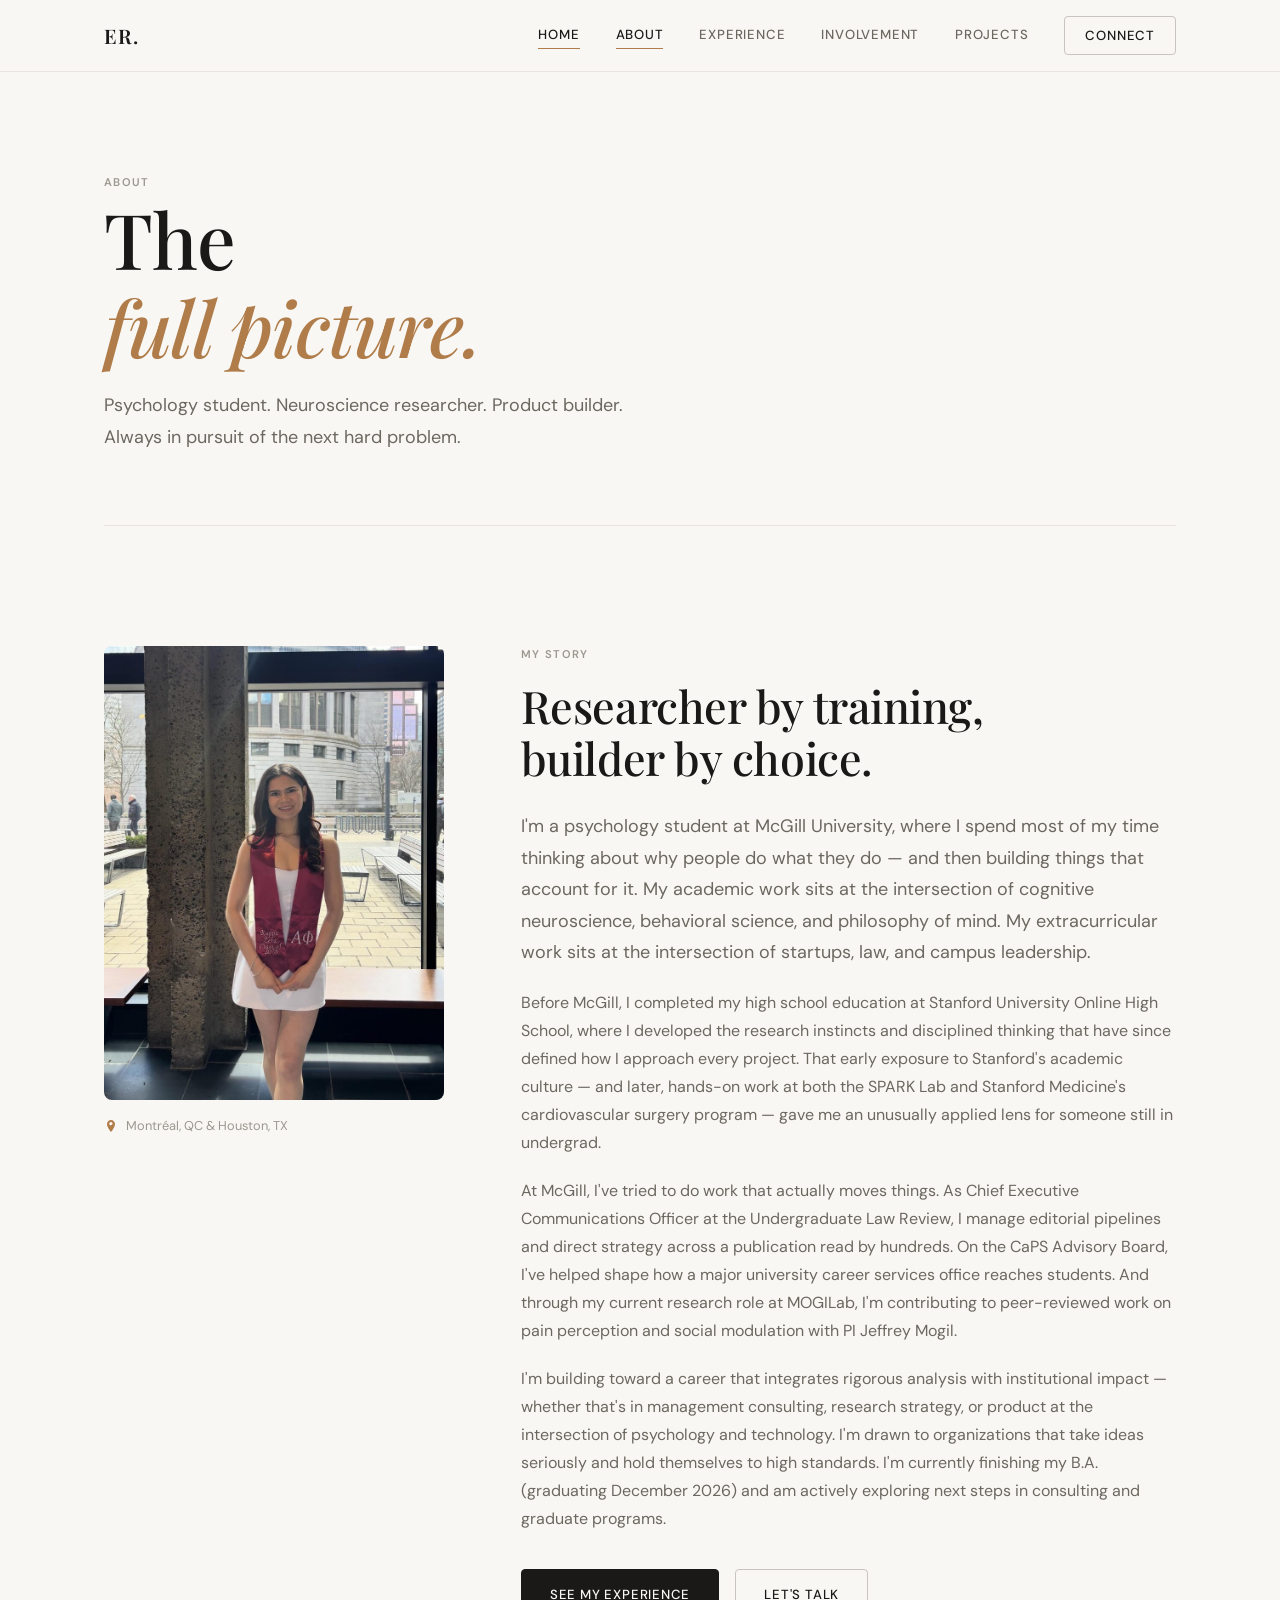
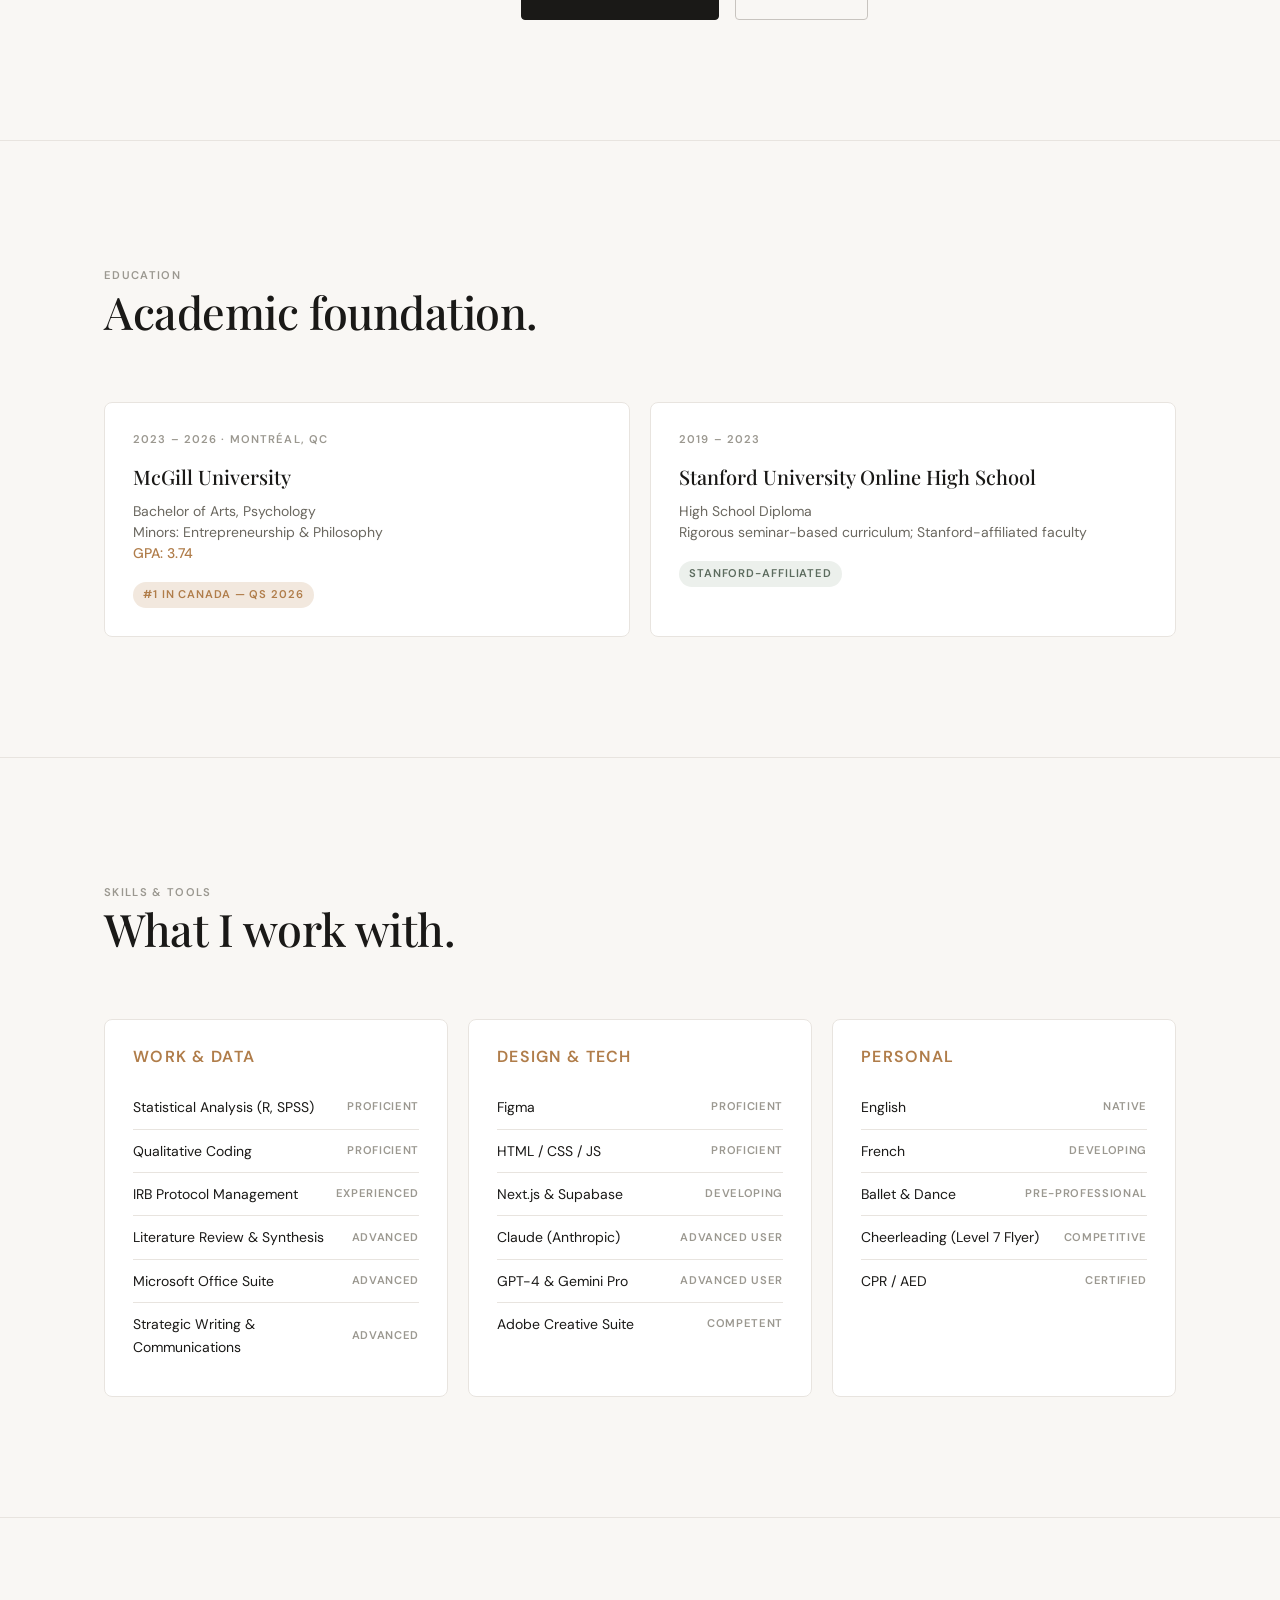
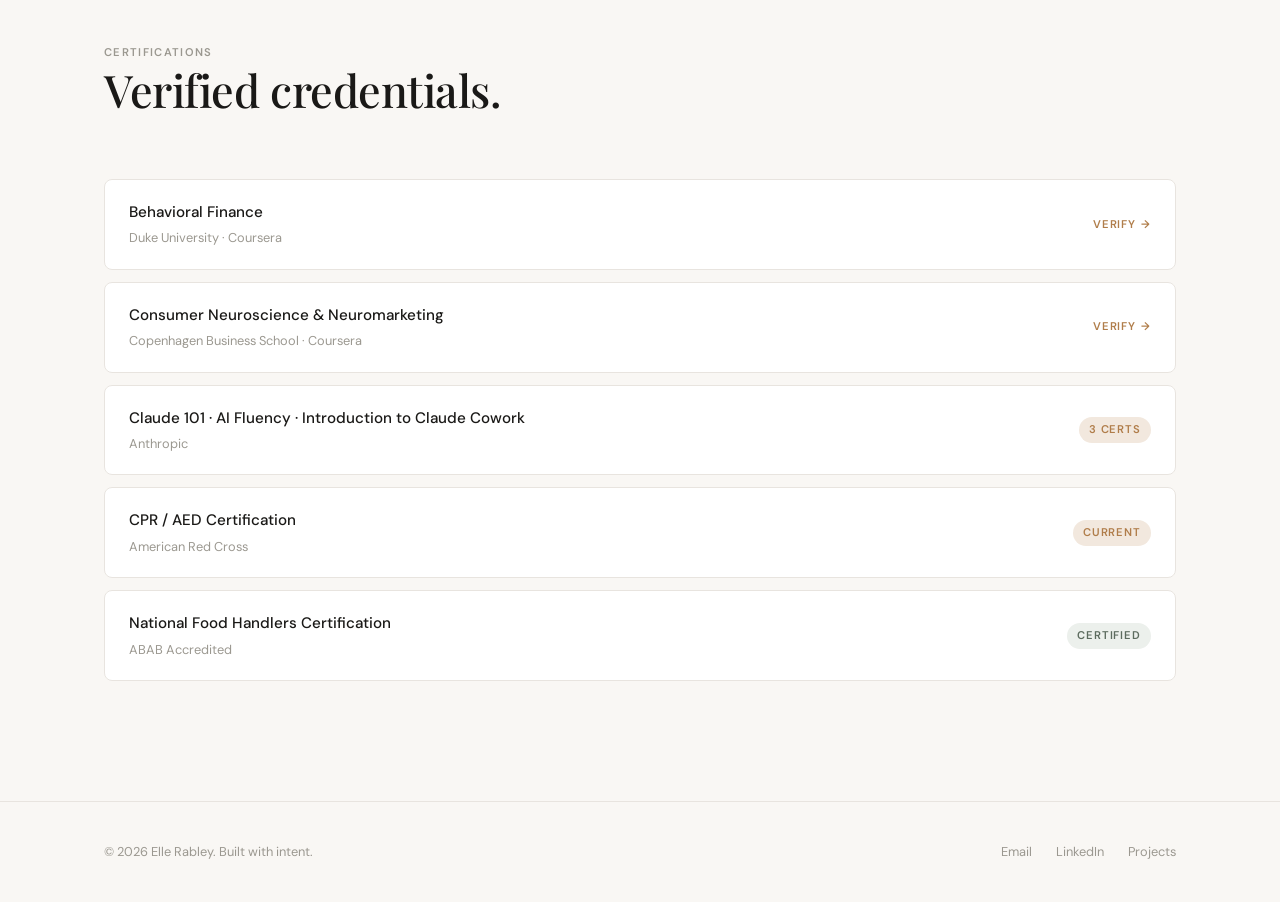
==== about/index.html @ f15139e5 "Add files via upload" ====
<!DOCTYPE html>
<html lang="en">
<head>
  <meta charset="UTF-8" />
  <meta name="viewport" content="width=device-width, initial-scale=1.0" />
  <title>About — Elle Rabley</title>
  <meta name="description" content="About Elle Rabley — McGill University, Psychology, Entrepreneurship, and Philosophy. Researcher, builder, and aspiring strategist." />
  <meta property="og:title"       content="About — Elle Rabley" />
  <meta property="og:description" content="McGill University. B.A. Psychology, Minors in Entrepreneurship & Philosophy. Researcher, builder, strategist." />
  <meta property="og:type"        content="website" />
  <link rel="icon" type="image/svg+xml" href="../assets/favicon.svg" />
  <link rel="stylesheet" href="../assets/style.css" />
  <style>
    /* ── ABOUT-SPECIFIC ── */

    /* Bio section */
    .bio-grid {
      display: grid;
      grid-template-columns: 340px 1fr;
      gap: clamp(48px, 6vw, 80px);
      align-items: start;
    }

    .bio-photo-wrap {
      position: sticky;
      top: calc(var(--nav-h) + 32px);
    }
    .bio-photo {
      width: 100%;
      aspect-ratio: 3/4;
      background: var(--border);
      border-radius: var(--radius-md);
      overflow: hidden;
      position: relative;
    }
    .bio-photo img {
      width: 100%; height: 100%;
      object-fit: cover;
    }
    .bio-photo-placeholder {
      width: 100%; height: 100%;
      display: flex;
      flex-direction: column;
      align-items: center;
      justify-content: center;
      gap: 12px;
      color: var(--text-light);
      background: var(--bg-card);
    }
    .bio-photo-placeholder .initials {
      font-family: var(--serif);
      font-size: 3.5rem;
      font-weight: 400;
      color: var(--accent);
    }
    .bio-photo-placeholder p {
      font-size: 0.75rem;
      letter-spacing: 0.08em;
      text-transform: uppercase;
    }

    .bio-location {
      margin-top: 16px;
      display: flex;
      align-items: center;
      gap: 8px;
      font-size: 0.8rem;
      color: var(--text-light);
    }
    .bio-location svg { color: var(--accent); }

    .bio-text h2 { margin-bottom: 24px; }
    .bio-text p { margin-bottom: 20px; }
    .bio-text p:last-child { margin-bottom: 0; }

    /* Education */
    .edu-grid {
      display: grid;
      grid-template-columns: repeat(2, 1fr);
      gap: 20px;
    }
    .edu-card {
      background: var(--bg-card);
      border: 1px solid var(--border);
      border-radius: var(--radius-md);
      padding: 28px;
      transition: border-color 0.25s var(--ease), transform 0.25s var(--ease);
    }
    .edu-card:hover {
      border-color: var(--accent);
      transform: translateY(-2px);
    }
    .edu-year {
      font-size: 0.7rem;
      font-weight: 600;
      letter-spacing: 0.1em;
      text-transform: uppercase;
      color: var(--text-light);
      margin-bottom: 12px;
    }
    .edu-school {
      font-family: var(--serif);
      font-size: 1.25rem;
      font-weight: 500;
      margin-bottom: 8px;
    }
    .edu-school a { transition: color 0.2s; }
    .edu-school a:hover { color: var(--accent); }
    .edu-degree {
      font-size: 0.875rem;
      color: var(--text-muted);
      line-height: 1.5;
    }
    .edu-badge {
      margin-top: 16px;
    }

    /* Skills */
    .skills-grid {
      display: grid;
      grid-template-columns: repeat(3, 1fr);
      gap: 20px;
    }
    .skills-column {
      background: var(--bg-card);
      border: 1px solid var(--border);
      border-radius: var(--radius-md);
      padding: 28px;
    }
    .skills-column h4 { margin-bottom: 20px; }
    .skill-item {
      display: flex;
      align-items: center;
      justify-content: space-between;
      padding: 10px 0;
      border-bottom: 1px solid var(--border);
      font-size: 0.875rem;
    }
    .skill-item:last-child { border-bottom: none; }
    .skill-name { color: var(--text); font-weight: 400; }
    .skill-level {
      font-size: 0.7rem;
      font-weight: 600;
      letter-spacing: 0.06em;
      text-transform: uppercase;
      color: var(--text-light);
    }

    /* Certifications */
    .cert-list {
      display: flex;
      flex-direction: column;
      gap: 12px;
    }
    .cert-item {
      display: flex;
      align-items: center;
      justify-content: space-between;
      background: var(--bg-card);
      border: 1px solid var(--border);
      border-radius: var(--radius-md);
      padding: 20px 24px;
      transition: border-color 0.2s var(--ease);
      gap: 16px;
    }
    .cert-item:hover { border-color: var(--accent); }
    .cert-left { flex: 1; }
    .cert-title {
      font-size: 0.95rem;
      font-weight: 500;
      color: var(--text);
      margin-bottom: 4px;
    }
    .cert-issuer {
      font-size: 0.8rem;
      color: var(--text-light);
    }
    .cert-verify {
      font-size: 0.7rem;
      font-weight: 600;
      letter-spacing: 0.06em;
      text-transform: uppercase;
      color: var(--accent);
      white-space: nowrap;
      display: flex;
      align-items: center;
      gap: 6px;
      transition: gap 0.2s;
    }
    .cert-verify:hover { gap: 10px; }

    @media (max-width: 900px) {
      .bio-grid { grid-template-columns: 1fr; }
      .bio-photo-wrap { position: static; max-width: 300px; }
      .skills-grid { grid-template-columns: 1fr 1fr; }
      .skills-grid .skills-column:last-child { grid-column: 1 / -1; }
    }
    @media (max-width: 640px) {
      .edu-grid { grid-template-columns: 1fr; }
      .skills-grid { grid-template-columns: 1fr; }
    }
  </style>
</head>
<body>

  <!-- ════ NAV ════ -->
  <nav class="nav">
    <div class="nav-inner">
      <a href="../index.html" class="nav-logo">ER.</a>
      <div class="nav-links">
        <a href="../index.html"              class="nav-link">Home</a>
        <a href="../about/index.html"        class="nav-link">About</a>
        <a href="../experience/index.html"   class="nav-link">Experience</a>
        <a href="../involvement/index.html"  class="nav-link">Involvement</a>
        <a href="../projects/index.html"     class="nav-link">Projects</a>
        <a href="../contact/index.html"      class="nav-link btn btn-outline" style="padding:8px 20px;">Connect</a>
      </div>
      <button class="nav-toggle" id="nav-toggle" aria-label="Menu">
        <span></span><span></span><span></span>
      </button>
    </div>
  </nav>
  <div class="nav-mobile" id="nav-mobile">
    <a href="../index.html"             class="nav-mobile-link">Home</a>
    <a href="../about/index.html"       class="nav-mobile-link">About</a>
    <a href="../experience/index.html"  class="nav-mobile-link">Experience</a>
    <a href="../involvement/index.html" class="nav-mobile-link">Involvement</a>
    <a href="../projects/index.html"    class="nav-mobile-link">Projects</a>
    <a href="../contact/index.html"     class="nav-mobile-link">Connect</a>
  </div>

  <main>

    <!-- ════ PAGE HEADER ════ -->
    <div class="container">
      <div class="page-header reveal">
        <span class="label">About</span>
        <h1>The<br><em class="italic text-accent">full picture.</em></h1>
        <p class="subtitle">Psychology student. Neuroscience researcher. Product builder. Always in pursuit of the next hard problem.</p>
      </div>
    </div>

    <!-- ════ BIO ════ -->
    <section class="section">
      <div class="container">
        <div class="bio-grid">

          <!-- Photo -->
          <div class="bio-photo-wrap reveal">
            <div class="bio-photo">
              <img src="../assets/headshot.jpg" alt="Elle Rabley" />
            </div>
            <div class="bio-location">
              <svg width="14" height="14" viewBox="0 0 14 14" fill="none">
                <path d="M7 1C4.79 1 3 2.79 3 5c0 3.5 4 8 4 8s4-4.5 4-8c0-2.21-1.79-4-4-4zm0 5.5A1.5 1.5 0 1 1 7 3a1.5 1.5 0 0 1 0 3z" fill="currentColor"/>
              </svg>
              Montréal, QC &amp; Houston, TX
            </div>
          </div>

          <!-- Bio text -->
          <div class="bio-text reveal reveal-delay-1">
            <span class="label" style="display:block;margin-bottom:16px;">My Story</span>
            <h2 style="margin-bottom:28px;">Researcher by training,<br>builder by choice.</h2>

            <p class="large">I'm a psychology student at McGill University, where I spend most of my time thinking about why people do what they do — and then building things that account for it. My academic work sits at the intersection of cognitive neuroscience, behavioral science, and philosophy of mind. My extracurricular work sits at the intersection of startups, law, and campus leadership.</p>

            <p>Before McGill, I completed my high school education at Stanford University Online High School, where I developed the research instincts and disciplined thinking that have since defined how I approach every project. That early exposure to Stanford's academic culture — and later, hands-on work at both the SPARK Lab and Stanford Medicine's cardiovascular surgery program — gave me an unusually applied lens for someone still in undergrad.</p>

            <p>At McGill, I've tried to do work that actually moves things. As Chief Executive Communications Officer at the Undergraduate Law Review, I manage editorial pipelines and direct strategy across a publication read by hundreds. On the CaPS Advisory Board, I've helped shape how a major university career services office reaches students. And through my current research role at MOGILab, I'm contributing to peer-reviewed work on pain perception and social modulation with PI Jeffrey Mogil.</p>

            <p>I'm building toward a career that integrates rigorous analysis with institutional impact — whether that's in management consulting, research strategy, or product at the intersection of psychology and technology. I'm drawn to organizations that take ideas seriously and hold themselves to high standards. I'm currently finishing my B.A. (graduating December 2026) and am actively exploring next steps in consulting and graduate programs.</p>

            <div style="margin-top:36px; display:flex; gap:16px; flex-wrap:wrap;">
              <a href="../experience/index.html" class="btn btn-primary">See My Experience</a>
              <a href="../contact/index.html"    class="btn btn-outline">Let's Talk</a>
            </div>
          </div>

        </div>
      </div>
    </section>

    <div class="divider"></div>

    <!-- ════ EDUCATION ════ -->
    <section class="section">
      <div class="container">
        <div class="section-header reveal">
          <span class="label">Education</span>
          <h2>Academic foundation.</h2>
        </div>

        <div class="edu-grid reveal reveal-delay-1">
          <div class="edu-card">
            <div class="edu-year">2023 – 2026 · Montréal, QC</div>
            <div class="edu-school">
              <a href="https://reporter.mcgill.ca/mcgill-no-1-in-canada-in-2026-qs-world-university-rankings/" target="_blank" rel="noopener">
                McGill University
              </a>
            </div>
            <div class="edu-degree">
              Bachelor of Arts, Psychology<br>
              Minors: Entrepreneurship &amp; Philosophy<br>
              <span style="color:var(--accent);font-weight:500;">GPA: 3.74</span>
            </div>
            <div class="edu-badge">
              <span class="badge badge-accent">#1 in Canada — QS 2026</span>
            </div>
          </div>

          <div class="edu-card">
            <div class="edu-year">2019 – 2023</div>
            <div class="edu-school">
              <a href="https://onlinehighschool.stanford.edu/" target="_blank" rel="noopener">
                Stanford University Online High School
              </a>
            </div>
            <div class="edu-degree">
              High School Diploma<br>
              Rigorous seminar-based curriculum; Stanford-affiliated faculty
            </div>
            <div class="edu-badge">
              <span class="badge badge-sage">Stanford-Affiliated</span>
            </div>
          </div>
        </div>
      </div>
    </section>

    <div class="divider"></div>

    <!-- ════ SKILLS ════ -->
    <section class="section">
      <div class="container">
        <div class="section-header reveal">
          <span class="label">Skills &amp; Tools</span>
          <h2>What I work with.</h2>
        </div>

        <div class="skills-grid reveal reveal-delay-1">

          <div class="skills-column">
            <h4>Work &amp; Data</h4>
            <div class="skill-item">
              <span class="skill-name">Statistical Analysis (R, SPSS)</span>
              <span class="skill-level">Proficient</span>
            </div>
            <div class="skill-item">
              <span class="skill-name">Qualitative Coding</span>
              <span class="skill-level">Proficient</span>
            </div>
            <div class="skill-item">
              <span class="skill-name">IRB Protocol Management</span>
              <span class="skill-level">Experienced</span>
            </div>
            <div class="skill-item">
              <span class="skill-name">Literature Review &amp; Synthesis</span>
              <span class="skill-level">Advanced</span>
            </div>
            <div class="skill-item">
              <span class="skill-name">Microsoft Office Suite</span>
              <span class="skill-level">Advanced</span>
            </div>
            <div class="skill-item">
              <span class="skill-name">Strategic Writing &amp; Communications</span>
              <span class="skill-level">Advanced</span>
            </div>
          </div>

          <div class="skills-column">
            <h4>Design &amp; Tech</h4>
            <div class="skill-item">
              <span class="skill-name">Figma</span>
              <span class="skill-level">Proficient</span>
            </div>
            <div class="skill-item">
              <span class="skill-name">HTML / CSS / JS</span>
              <span class="skill-level">Proficient</span>
            </div>
            <div class="skill-item">
              <span class="skill-name">Next.js &amp; Supabase</span>
              <span class="skill-level">Developing</span>
            </div>
            <div class="skill-item">
              <span class="skill-name">Claude (Anthropic)</span>
              <span class="skill-level">Advanced User</span>
            </div>
            <div class="skill-item">
              <span class="skill-name">GPT-4 &amp; Gemini Pro</span>
              <span class="skill-level">Advanced User</span>
            </div>
            <div class="skill-item">
              <span class="skill-name">Adobe Creative Suite</span>
              <span class="skill-level">Competent</span>
            </div>
          </div>

          <div class="skills-column">
            <h4>Personal</h4>
            <div class="skill-item">
              <span class="skill-name">English</span>
              <span class="skill-level">Native</span>
            </div>
            <div class="skill-item">
              <span class="skill-name">French</span>
              <span class="skill-level">Developing</span>
            </div>
            <div class="skill-item">
              <span class="skill-name">Ballet &amp; Dance</span>
              <span class="skill-level">Pre-Professional</span>
            </div>
            <div class="skill-item">
              <span class="skill-name">Cheerleading (Level 7 Flyer)</span>
              <span class="skill-level">Competitive</span>
            </div>
            <div class="skill-item">
              <span class="skill-name">CPR / AED</span>
              <span class="skill-level">Certified</span>
            </div>
          </div>

        </div>
      </div>
    </section>

    <div class="divider"></div>

    <!-- ════ CERTIFICATIONS ════ -->
    <section class="section">
      <div class="container">
        <div class="section-header reveal">
          <span class="label">Certifications</span>
          <h2>Verified credentials.</h2>
        </div>

        <div class="cert-list reveal reveal-delay-1">
          <div class="cert-item">
            <div class="cert-left">
              <div class="cert-title">Behavioral Finance</div>
              <div class="cert-issuer">Duke University · Coursera</div>
            </div>
            <a href="https://www.coursera.org/account/accomplishments/verify/L53BWMN5ZQQB"
               target="_blank" rel="noopener" class="cert-verify">
              Verify <span>→</span>
            </a>
          </div>
          <div class="cert-item">
            <div class="cert-left">
              <div class="cert-title">Consumer Neuroscience &amp; Neuromarketing</div>
              <div class="cert-issuer">Copenhagen Business School · Coursera</div>
            </div>
            <a href="https://www.coursera.org/account/accomplishments/verify/C8MJA723R33F"
               target="_blank" rel="noopener" class="cert-verify">
              Verify <span>→</span>
            </a>
          </div>
          <div class="cert-item">
            <div class="cert-left">
              <div class="cert-title">Claude 101 · AI Fluency · Introduction to Claude Cowork</div>
              <div class="cert-issuer">Anthropic</div>
            </div>
            <span class="badge badge-accent">3 Certs</span>
          </div>
          <div class="cert-item">
            <div class="cert-left">
              <div class="cert-title">CPR / AED Certification</div>
              <div class="cert-issuer">American Red Cross</div>
            </div>
            <span class="badge badge-accent">Current</span>
          </div>
          <div class="cert-item">
            <div class="cert-left">
              <div class="cert-title">National Food Handlers Certification</div>
              <div class="cert-issuer">ABAB Accredited</div>
            </div>
            <span class="badge badge-sage">Certified</span>
          </div>
        </div>
      </div>
    </section>

  </main>

  <!-- ════ FOOTER ════ -->
  <footer>
    <div class="container">
      <div class="footer-inner">
        <span class="footer-copy">© 2026 Elle Rabley. Built with intent.</span>
        <div class="footer-links">
          <a href="mailto:elle.elisha.rabley@gmail.com" class="footer-link">Email</a>
          <a href="https://www.linkedin.com/in/elisha-elle-rabley-b92aa0346" class="footer-link" target="_blank" rel="noopener">LinkedIn</a>
          <a href="../projects/index.html" class="footer-link">Projects</a>
        </div>
      </div>
    </div>
  </footer>

  <script src="../assets/main.js"></script>
</body>
</html>
---- assets/style.css ----
/* ==========================================
   ELLE RABLEY — PORTFOLIO DESIGN SYSTEM
   ========================================== */

@import url('https://fonts.googleapis.com/css2?family=Playfair+Display:ital,wght@0,400;0,500;0,600;0,700;1,400;1,500&family=DM+Sans:ital,wght@0,300;0,400;0,500;0,600;1,300;1,400&display=swap');

/* === TOKENS === */
:root {
  --bg:           #F9F7F4;
  --bg-card:      #FFFFFF;
  --text:         #1A1917;
  --text-muted:   #6B6860;
  --text-light:   #9B9890;
  --accent:       #B07D4A;
  --accent-light: #D4A574;
  --accent-pale:  #F2E8DE;
  --sage:         #5C6B5E;
  --sage-pale:    #ECF0EC;
  --border:       #E8E4DF;
  --border-dark:  #C8C4BF;

  --serif:        'Playfair Display', Georgia, serif;
  --sans:         'DM Sans', system-ui, sans-serif;

  --nav-h:        72px;
  --max-w:        1200px;
  --gutter:       clamp(24px, 5vw, 80px);
  --section-py:   clamp(64px, 10vw, 120px);

  --radius:       4px;
  --radius-md:    8px;
  --ease:         cubic-bezier(0.16, 1, 0.3, 1);
}

/* === RESET === */
*, *::before, *::after { box-sizing: border-box; margin: 0; padding: 0; }
html { scroll-behavior: smooth; font-size: 16px; -webkit-font-smoothing: antialiased; }
body {
  font-family: var(--sans);
  background: var(--bg);
  color: var(--text);
  line-height: 1.6;
  min-height: 100vh;
  overflow-x: hidden;
}
img { display: block; max-width: 100%; height: auto; }
a { color: inherit; text-decoration: none; }
ul, ol { list-style: none; }
button { cursor: pointer; font-family: var(--sans); border: none; background: none; }

/* === TYPOGRAPHY === */
.serif { font-family: var(--serif); }

h1, h2, h3, h4 { font-family: var(--serif); line-height: 1.15; letter-spacing: -0.01em; font-weight: 500; }
h1 { font-size: clamp(2.8rem, 6vw, 5rem); }
h2 { font-size: clamp(1.8rem, 3.5vw, 2.8rem); }
h3 { font-size: clamp(1.2rem, 2vw, 1.5rem); }
h4 { font-size: 1rem; font-family: var(--sans); font-weight: 600; letter-spacing: 0.08em; text-transform: uppercase; color: var(--accent); }

p { font-size: 1rem; line-height: 1.75; color: var(--text-muted); }
p.large { font-size: clamp(1rem, 1.5vw, 1.125rem); }

.label {
  font-family: var(--sans);
  font-size: 0.7rem;
  font-weight: 600;
  letter-spacing: 0.12em;
  text-transform: uppercase;
  color: var(--text-light);
}

/* === LAYOUT === */
.container {
  width: 100%;
  max-width: var(--max-w);
  margin: 0 auto;
  padding: 0 var(--gutter);
}

.section {
  padding: var(--section-py) 0;
}

/* === NAVIGATION === */
.nav {
  position: fixed;
  top: 0; left: 0; right: 0;
  height: var(--nav-h);
  background: rgba(249, 247, 244, 0.92);
  backdrop-filter: blur(12px);
  -webkit-backdrop-filter: blur(12px);
  border-bottom: 1px solid var(--border);
  z-index: 100;
  transition: border-color 0.3s var(--ease), background 0.3s var(--ease);
}

.nav-inner {
  display: flex;
  align-items: center;
  justify-content: space-between;
  height: 100%;
  max-width: var(--max-w);
  margin: 0 auto;
  padding: 0 var(--gutter);
}

.nav-logo {
  font-family: var(--serif);
  font-size: 1.25rem;
  font-weight: 600;
  letter-spacing: 0.04em;
  color: var(--text);
  transition: color 0.2s;
}
.nav-logo:hover { color: var(--accent); }

.nav-links {
  display: flex;
  align-items: center;
  gap: 36px;
}

.nav-link {
  font-size: 0.825rem;
  font-weight: 500;
  letter-spacing: 0.06em;
  text-transform: uppercase;
  color: var(--text-muted);
  position: relative;
  transition: color 0.2s var(--ease);
  padding-bottom: 2px;
}
.nav-link::after {
  content: '';
  position: absolute;
  bottom: -2px; left: 0;
  width: 0; height: 1px;
  background: var(--accent);
  transition: width 0.3s var(--ease);
}
.nav-link:hover,
.nav-link.active { color: var(--text); }
.nav-link:hover::after,
.nav-link.active::after { width: 100%; }

/* Mobile hamburger */
.nav-toggle {
  display: none;
  flex-direction: column;
  gap: 5px;
  width: 24px;
  cursor: pointer;
  padding: 4px 0;
}
.nav-toggle span {
  display: block;
  height: 1.5px;
  width: 100%;
  background: var(--text);
  transition: all 0.3s var(--ease);
  transform-origin: center;
}
.nav-toggle.open span:nth-child(1) { transform: translateY(6.5px) rotate(45deg); }
.nav-toggle.open span:nth-child(2) { opacity: 0; }
.nav-toggle.open span:nth-child(3) { transform: translateY(-6.5px) rotate(-45deg); }

.nav-mobile {
  display: none;
  position: fixed;
  top: var(--nav-h); left: 0; right: 0;
  background: var(--bg);
  border-bottom: 1px solid var(--border);
  padding: 24px var(--gutter) 32px;
  z-index: 99;
  flex-direction: column;
  gap: 0;
}
.nav-mobile.open { display: flex; }
.nav-mobile-link {
  font-size: 1.1rem;
  font-weight: 400;
  color: var(--text-muted);
  padding: 14px 0;
  border-bottom: 1px solid var(--border);
  transition: color 0.2s;
  display: block;
}
.nav-mobile-link:last-child { border-bottom: none; }
.nav-mobile-link:hover { color: var(--text); }

/* Main content offset */
main { padding-top: var(--nav-h); }

/* === BUTTONS === */
.btn {
  display: inline-flex;
  align-items: center;
  gap: 8px;
  font-family: var(--sans);
  font-size: 0.825rem;
  font-weight: 500;
  letter-spacing: 0.06em;
  text-transform: uppercase;
  padding: 14px 28px;
  border: 1.5px solid;
  border-radius: var(--radius);
  transition: all 0.25s var(--ease);
  cursor: pointer;
}

.btn-primary {
  background: var(--text);
  color: var(--bg);
  border-color: var(--text);
}
.btn-primary:hover {
  background: var(--accent);
  border-color: var(--accent);
  transform: translateY(-1px);
}

.btn-outline {
  background: transparent;
  color: var(--text);
  border-color: var(--border-dark);
}
.btn-outline:hover {
  border-color: var(--accent);
  color: var(--accent);
  transform: translateY(-1px);
}

.btn-ghost {
  background: transparent;
  color: var(--accent);
  border-color: transparent;
  padding-left: 0;
  letter-spacing: 0.04em;
}
.btn-ghost:hover { color: var(--text); }
.btn-ghost svg { transition: transform 0.2s var(--ease); }
.btn-ghost:hover svg { transform: translateX(4px); }

/* === CARDS === */
.card {
  background: var(--bg-card);
  border: 1px solid var(--border);
  border-radius: var(--radius-md);
  padding: 32px;
  transition: transform 0.25s var(--ease), border-color 0.25s var(--ease);
}
.card:hover {
  transform: translateY(-3px);
  border-color: var(--border-dark);
}

/* === DIVIDER === */
.divider {
  height: 1px;
  background: var(--border);
  margin: 0;
}

/* === BADGE === */
.badge {
  display: inline-flex;
  align-items: center;
  gap: 6px;
  font-size: 0.7rem;
  font-weight: 600;
  letter-spacing: 0.08em;
  text-transform: uppercase;
  padding: 4px 10px;
  border-radius: 100px;
}
.badge-accent { background: var(--accent-pale); color: var(--accent); }
.badge-sage   { background: var(--sage-pale);   color: var(--sage);   }
.badge-dark   { background: var(--text);         color: var(--bg);     }

/* === PAGE HEADER === */
.page-header {
  padding: clamp(48px, 8vw, 96px) 0 clamp(40px, 6vw, 72px);
  border-bottom: 1px solid var(--border);
}
.page-header .label { margin-bottom: 16px; }
.page-header h1 { margin-bottom: 20px; }
.page-header .subtitle {
  max-width: 520px;
  font-size: clamp(1rem, 1.5vw, 1.125rem);
  color: var(--text-muted);
}

/* === SECTION HEADER === */
.section-header {
  margin-bottom: clamp(40px, 6vw, 64px);
}
.section-header .label { margin-bottom: 12px; }
.section-header h2 { margin-bottom: 16px; }
.section-header p { max-width: 480px; }

/* === FOOTER === */
footer {
  border-top: 1px solid var(--border);
  padding: 40px 0;
}
.footer-inner {
  display: flex;
  align-items: center;
  justify-content: space-between;
  gap: 24px;
  flex-wrap: wrap;
}
.footer-copy {
  font-size: 0.8rem;
  color: var(--text-light);
}
.footer-links {
  display: flex;
  gap: 24px;
}
.footer-link {
  font-size: 0.8rem;
  color: var(--text-light);
  transition: color 0.2s;
}
.footer-link:hover { color: var(--accent); }

/* === ANIMATIONS === */
@keyframes fadeUp {
  from { opacity: 0; transform: translateY(20px); }
  to   { opacity: 1; transform: translateY(0); }
}
@keyframes fadeIn {
  from { opacity: 0; }
  to   { opacity: 1; }
}

.animate-fade-up {
  animation: fadeUp 0.8s var(--ease) both;
}
.animate-fade-in {
  animation: fadeIn 0.6s ease both;
}
.delay-1 { animation-delay: 0.1s; }
.delay-2 { animation-delay: 0.2s; }
.delay-3 { animation-delay: 0.35s; }
.delay-4 { animation-delay: 0.5s; }
.delay-5 { animation-delay: 0.65s; }

/* Scroll-triggered reveal */
.reveal {
  opacity: 0;
  transform: translateY(24px);
  transition: opacity 0.7s var(--ease), transform 0.7s var(--ease);
}
.reveal.visible {
  opacity: 1;
  transform: translateY(0);
}
.reveal-delay-1 { transition-delay: 0.1s; }
.reveal-delay-2 { transition-delay: 0.2s; }
.reveal-delay-3 { transition-delay: 0.3s; }
.reveal-delay-4 { transition-delay: 0.4s; }

/* === UTILITIES === */
.text-accent { color: var(--accent); }
.text-muted  { color: var(--text-muted); }
.text-light  { color: var(--text-light); }
.italic      { font-style: italic; }
.weight-400  { font-weight: 400; }
.weight-500  { font-weight: 500; }

/* === RESPONSIVE === */
@media (max-width: 768px) {
  .nav-links { display: none; }
  .nav-toggle { display: flex; }

  .footer-inner { flex-direction: column; align-items: flex-start; gap: 16px; }
}

@media (max-width: 480px) {
  :root { --gutter: 20px; }
}
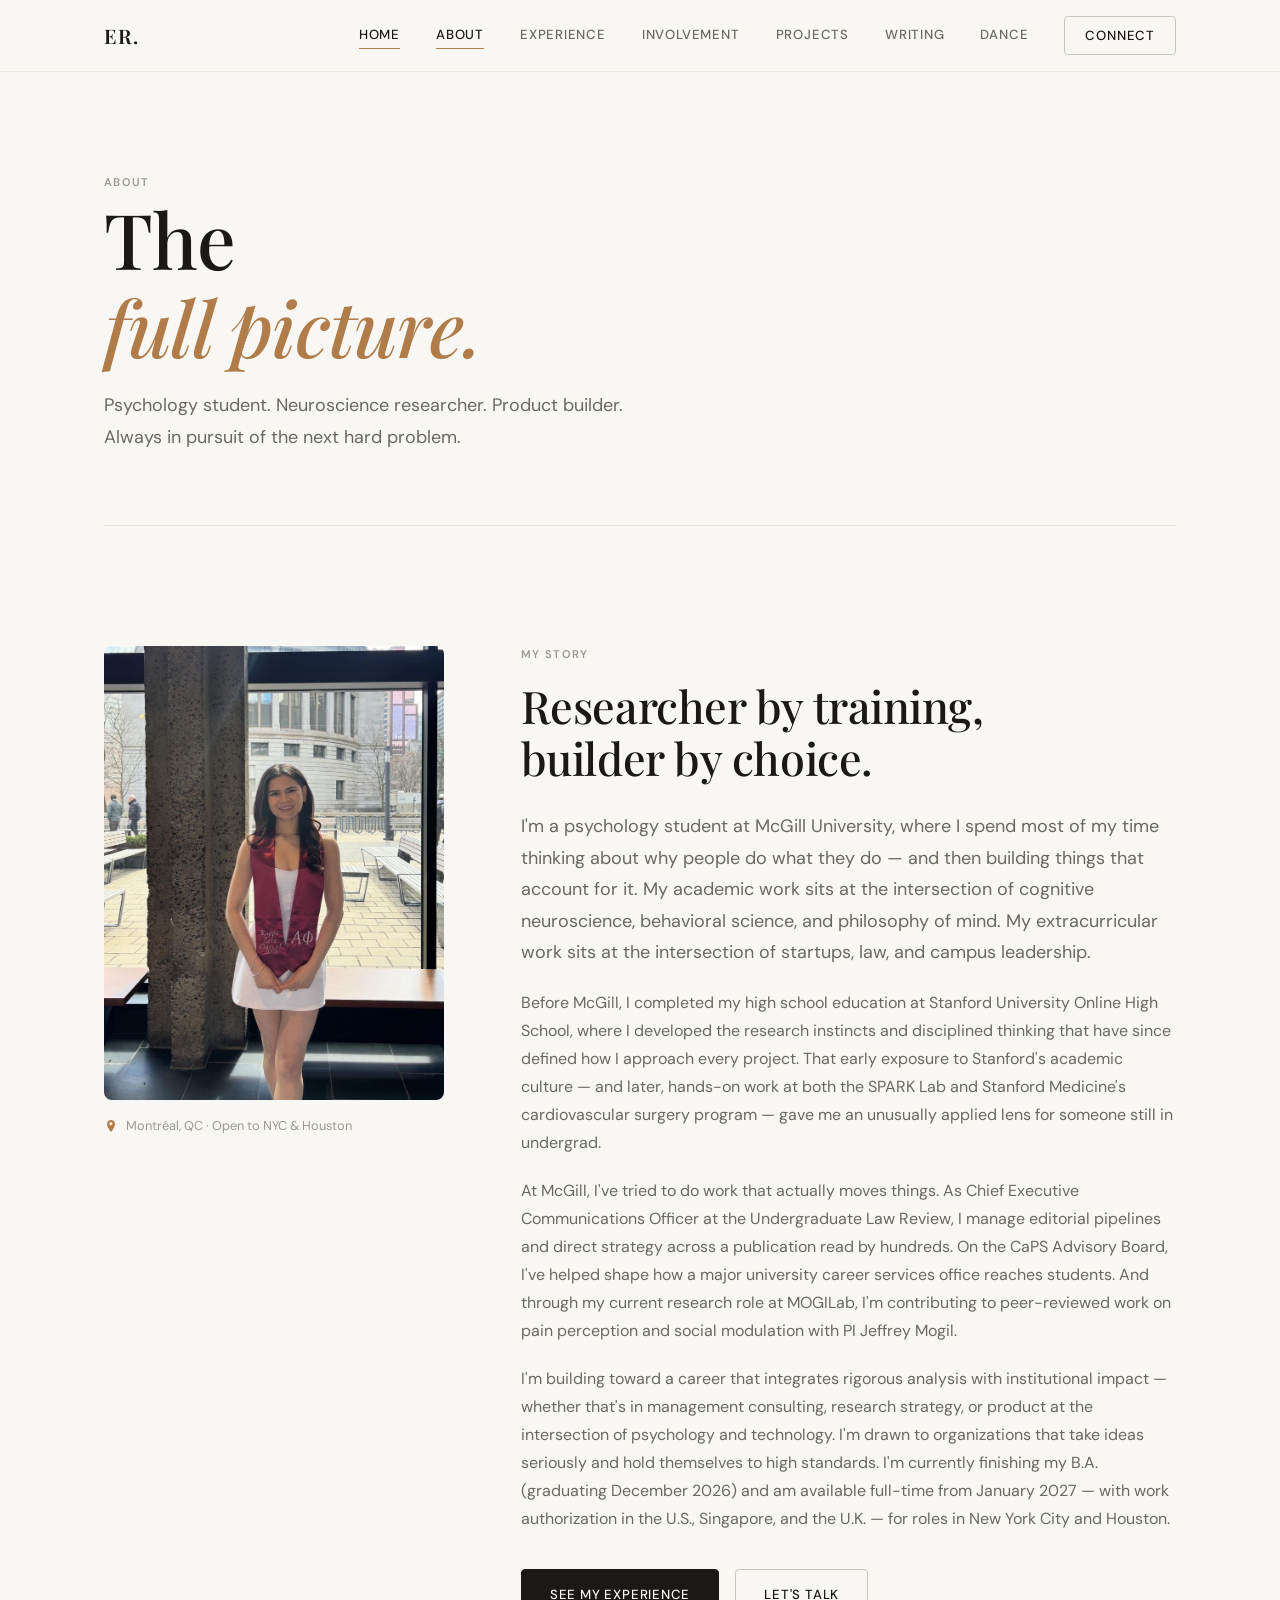
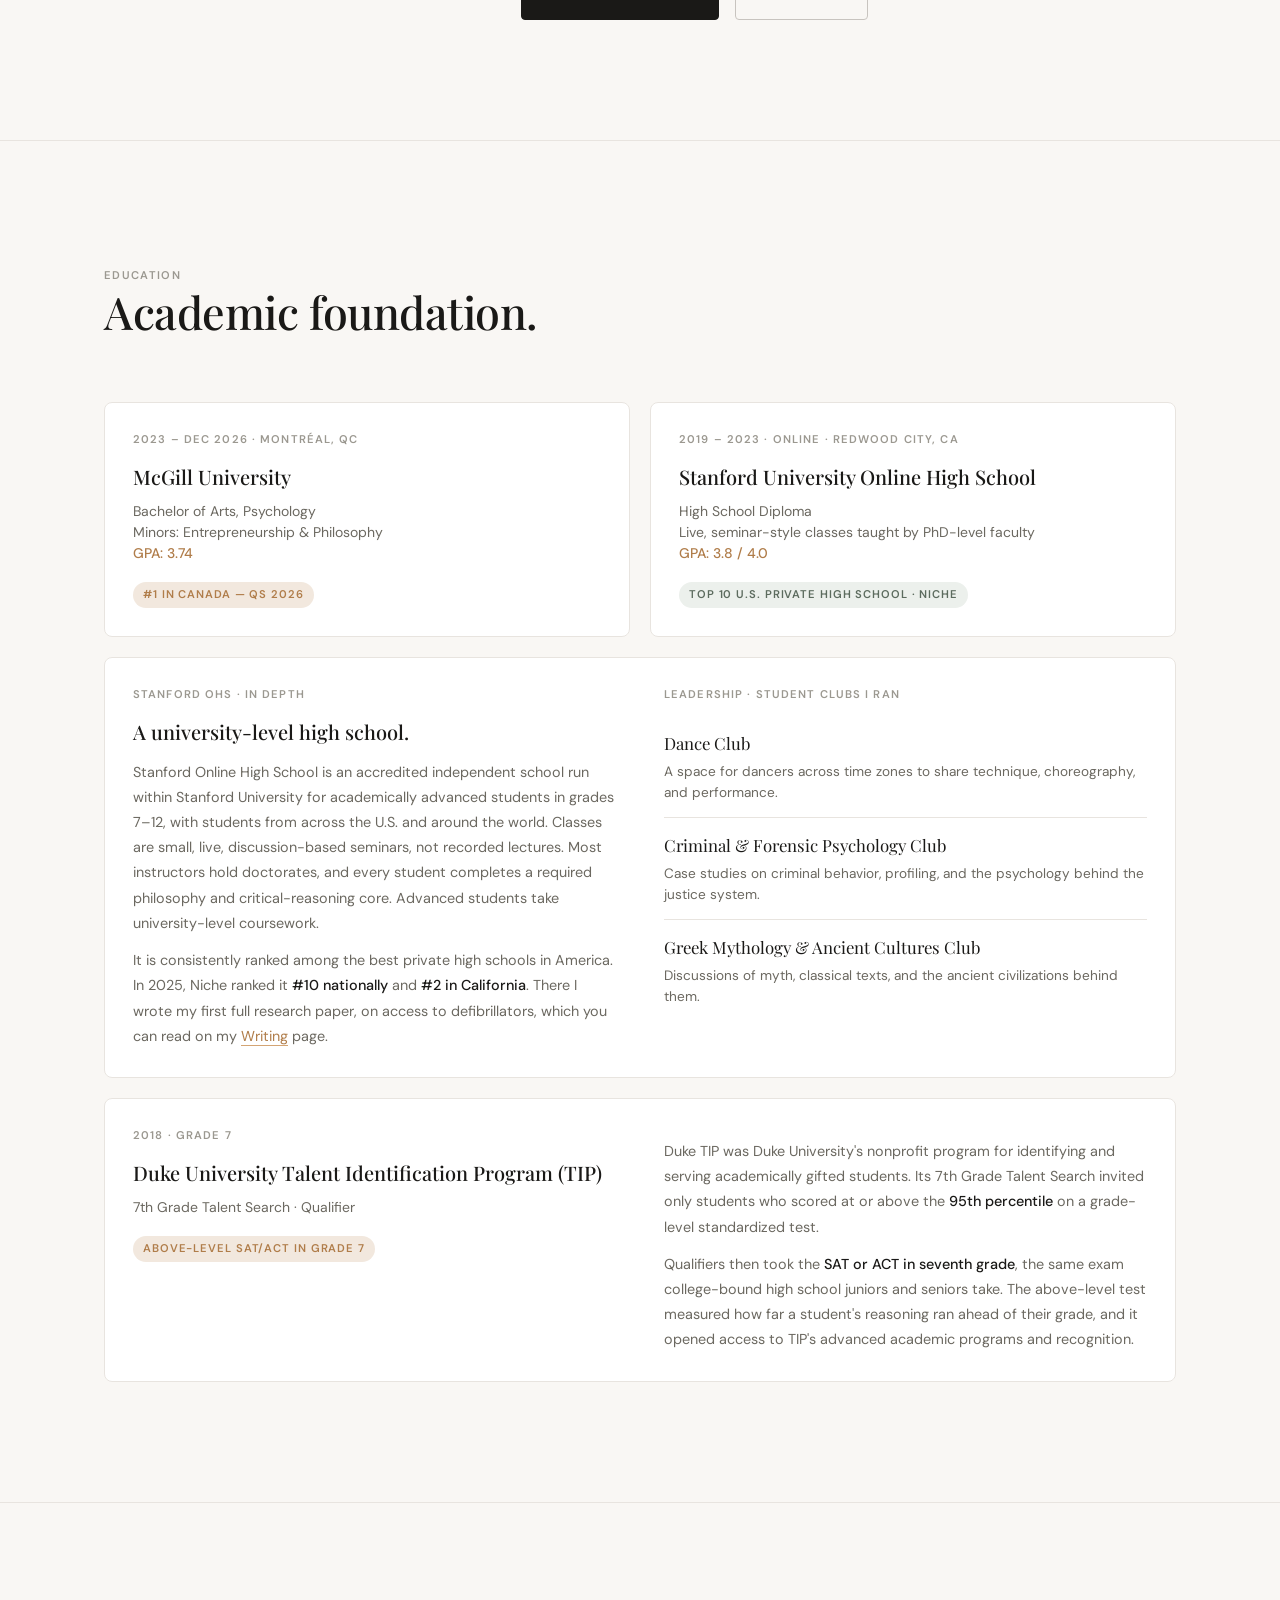
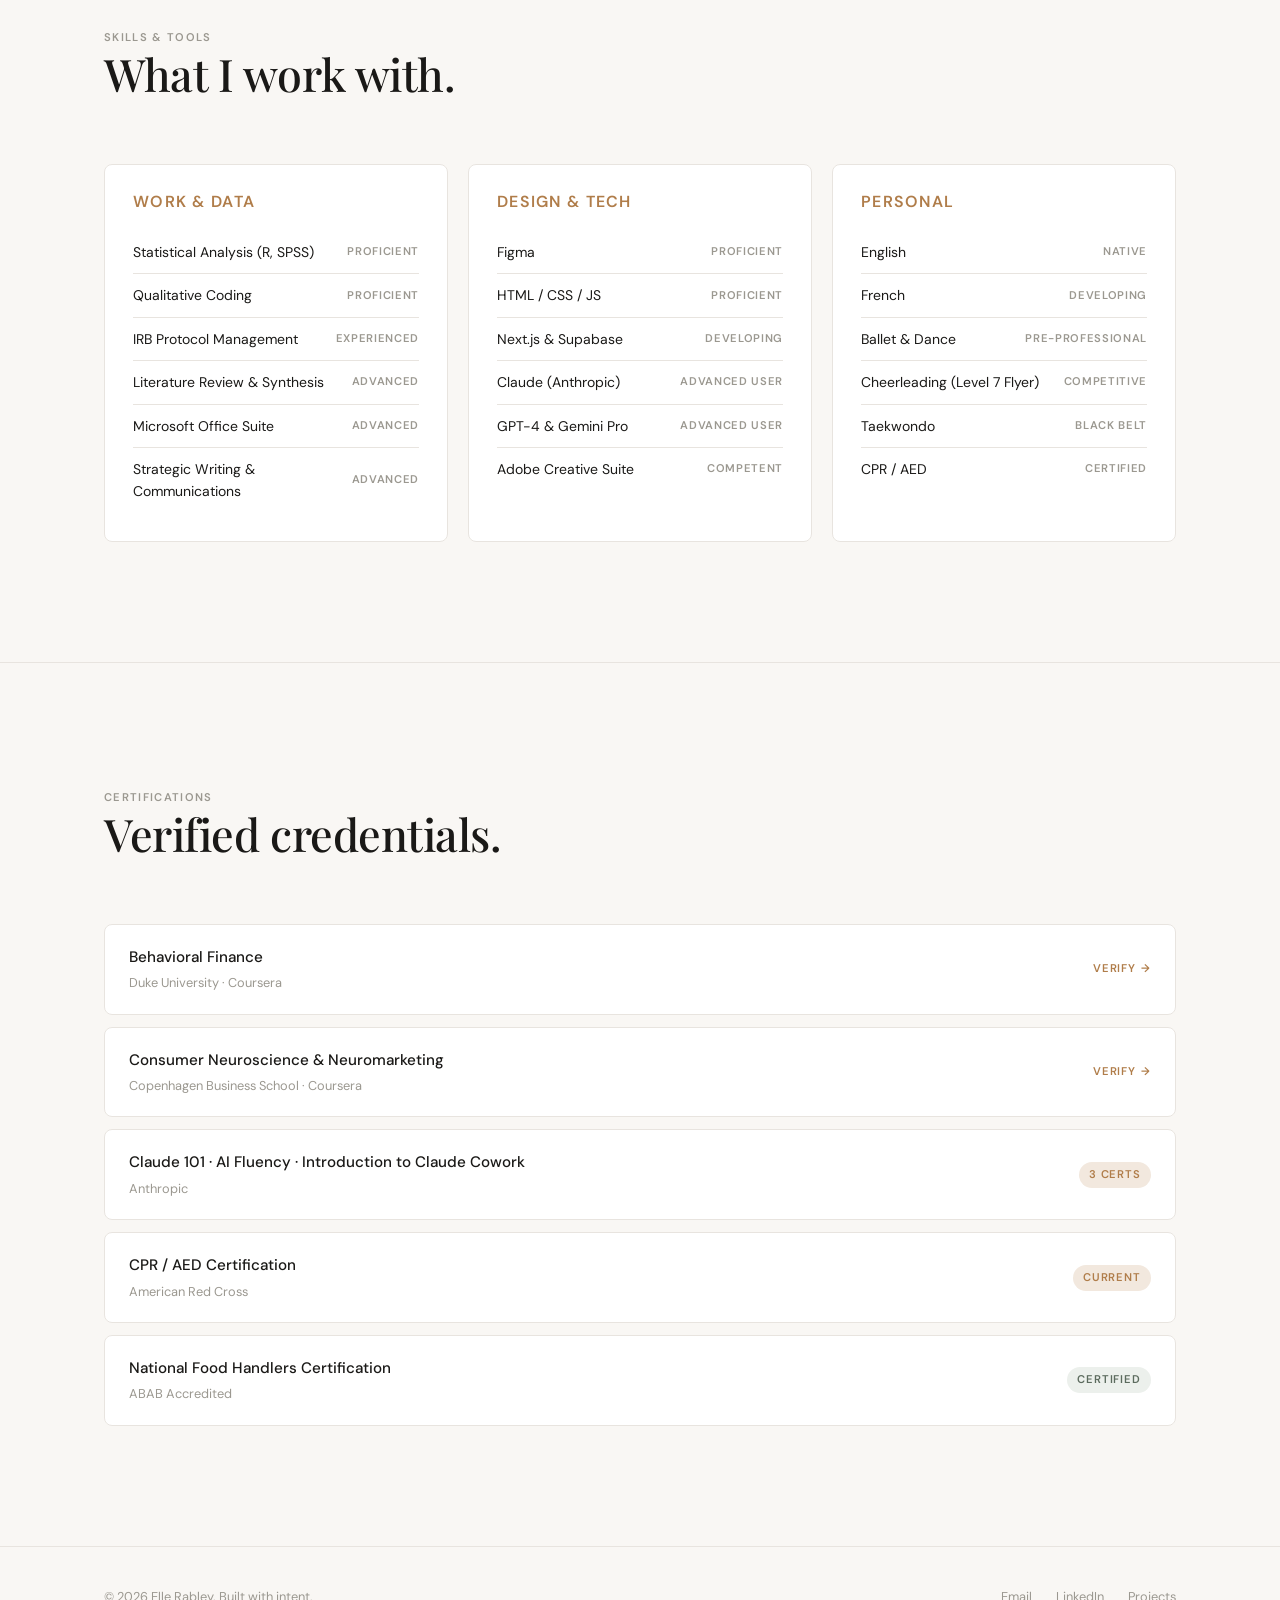
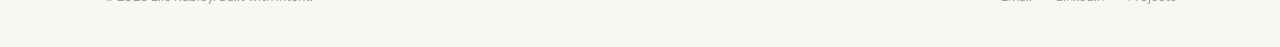
==== commit 52a55868: "Update About: education, Duke TIP, availability" ====
--- a/about/index.html
+++ b/about/index.html
@@ -115,6 +115,32 @@
       margin-top: 16px;
     }
 
+    .edu-wide { grid-column: 1 / -1; }
+    .edu-wide:hover { transform: none; }
+    .edu-wide-grid {
+      display: grid;
+      grid-template-columns: 1fr 1fr;
+      gap: clamp(24px, 4vw, 48px);
+    }
+    .edu-body {
+      font-size: 0.9rem;
+      margin-top: 12px;
+    }
+    .edu-body strong { color: var(--text); font-weight: 500; }
+    .inline-link { color: var(--accent); border-bottom: 1px solid var(--accent-light); }
+    .inline-link:hover { color: var(--text); }
+    .club-list { display: flex; flex-direction: column; margin-top: 4px; }
+    .club-item {
+      padding: 14px 0;
+      border-bottom: 1px solid var(--border);
+      display: flex;
+      flex-direction: column;
+      gap: 4px;
+    }
+    .club-item:last-child { border-bottom: none; }
+    .club-name { font-family: var(--serif); font-size: 1.05rem; color: var(--text); }
+    .club-desc { font-size: 0.85rem; color: var(--text-muted); line-height: 1.55; }
+
     /* Skills */
     .skills-grid {
       display: grid;
@@ -197,6 +223,7 @@
     }
     @media (max-width: 640px) {
       .edu-grid { grid-template-columns: 1fr; }
+      .edu-wide-grid { grid-template-columns: 1fr; }
       .skills-grid { grid-template-columns: 1fr; }
     }
   </style>
@@ -213,6 +240,8 @@
         <a href="../experience/index.html"   class="nav-link">Experience</a>
         <a href="../involvement/index.html"  class="nav-link">Involvement</a>
         <a href="../projects/index.html"     class="nav-link">Projects</a>
+        <a href="../writing/index.html"     class="nav-link">Writing</a>
+        <a href="../dance/index.html"       class="nav-link">Dance</a>
         <a href="../contact/index.html"      class="nav-link btn btn-outline" style="padding:8px 20px;">Connect</a>
       </div>
       <button class="nav-toggle" id="nav-toggle" aria-label="Menu">
@@ -226,6 +255,8 @@
     <a href="../experience/index.html"  class="nav-mobile-link">Experience</a>
     <a href="../involvement/index.html" class="nav-mobile-link">Involvement</a>
     <a href="../projects/index.html"    class="nav-mobile-link">Projects</a>
+    <a href="../writing/index.html"    class="nav-mobile-link">Writing</a>
+    <a href="../dance/index.html"      class="nav-mobile-link">Dance</a>
     <a href="../contact/index.html"     class="nav-mobile-link">Connect</a>
   </div>
 
@@ -254,7 +285,7 @@
               <svg width="14" height="14" viewBox="0 0 14 14" fill="none">
                 <path d="M7 1C4.79 1 3 2.79 3 5c0 3.5 4 8 4 8s4-4.5 4-8c0-2.21-1.79-4-4-4zm0 5.5A1.5 1.5 0 1 1 7 3a1.5 1.5 0 0 1 0 3z" fill="currentColor"/>
               </svg>
-              Montréal, QC &amp; Houston, TX
+              Montréal, QC · Open to NYC &amp; Houston
             </div>
           </div>
 
@@ -269,7 +300,7 @@
 
             <p>At McGill, I've tried to do work that actually moves things. As Chief Executive Communications Officer at the Undergraduate Law Review, I manage editorial pipelines and direct strategy across a publication read by hundreds. On the CaPS Advisory Board, I've helped shape how a major university career services office reaches students. And through my current research role at MOGILab, I'm contributing to peer-reviewed work on pain perception and social modulation with PI Jeffrey Mogil.</p>
 
-            <p>I'm building toward a career that integrates rigorous analysis with institutional impact — whether that's in management consulting, research strategy, or product at the intersection of psychology and technology. I'm drawn to organizations that take ideas seriously and hold themselves to high standards. I'm currently finishing my B.A. (graduating December 2026) and am actively exploring next steps in consulting and graduate programs.</p>
+            <p>I'm building toward a career that integrates rigorous analysis with institutional impact — whether that's in management consulting, research strategy, or product at the intersection of psychology and technology. I'm drawn to organizations that take ideas seriously and hold themselves to high standards. I'm currently finishing my B.A. (graduating December 2026) and am available full-time from January 2027 — with work authorization in the U.S., Singapore, and the U.K. — for roles in New York City and Houston.</p>
 
             <div style="margin-top:36px; display:flex; gap:16px; flex-wrap:wrap;">
               <a href="../experience/index.html" class="btn btn-primary">See My Experience</a>
@@ -293,7 +324,7 @@
 
         <div class="edu-grid reveal reveal-delay-1">
           <div class="edu-card">
-            <div class="edu-year">2023 – 2026 · Montréal, QC</div>
+            <div class="edu-year">2023 – Dec 2026 · Montréal, QC</div>
             <div class="edu-school">
               <a href="https://reporter.mcgill.ca/mcgill-no-1-in-canada-in-2026-qs-world-university-rankings/" target="_blank" rel="noopener">
                 McGill University
@@ -310,7 +341,7 @@
           </div>
 
           <div class="edu-card">
-            <div class="edu-year">2019 – 2023</div>
+            <div class="edu-year">2019 – 2023 · Online · Redwood City, CA</div>
             <div class="edu-school">
               <a href="https://onlinehighschool.stanford.edu/" target="_blank" rel="noopener">
                 Stanford University Online High School
@@ -318,10 +349,60 @@
             </div>
             <div class="edu-degree">
               High School Diploma<br>
-              Rigorous seminar-based curriculum; Stanford-affiliated faculty
+              Live, seminar-style classes taught by PhD-level faculty<br>
+              <span style="color:var(--accent);font-weight:500;">GPA: 3.8 / 4.0</span>
             </div>
             <div class="edu-badge">
-              <span class="badge badge-sage">Stanford-Affiliated</span>
+              <span class="badge badge-sage">Top 10 U.S. Private High School · Niche</span>
+            </div>
+          </div>
+
+          <!-- Stanford OHS: in depth -->
+          <div class="edu-card edu-wide">
+            <div class="edu-wide-grid">
+              <div>
+                <div class="edu-year">Stanford OHS · In Depth</div>
+                <div class="edu-school">A university-level high school.</div>
+                <p class="edu-body">Stanford Online High School is an accredited independent school run within Stanford University for academically advanced students in grades 7–12, with students from across the U.S. and around the world. Classes are small, live, discussion-based seminars, not recorded lectures. Most instructors hold doctorates, and every student completes a required philosophy and critical-reasoning core. Advanced students take university-level coursework.</p>
+                <p class="edu-body">It is consistently ranked among the best private high schools in America. In 2025, Niche ranked it <strong>#10 nationally</strong> and <strong>#2 in California</strong>. There I wrote my first full research paper, on access to defibrillators, which you can read on my <a href="../writing/index.html" class="inline-link">Writing</a> page.</p>
+              </div>
+              <div>
+                <div class="edu-year">Leadership · Student Clubs I Ran</div>
+                <div class="club-list">
+                  <div class="club-item">
+                    <span class="club-name">Dance Club</span>
+                    <span class="club-desc">A space for dancers across time zones to share technique, choreography, and performance.</span>
+                  </div>
+                  <div class="club-item">
+                    <span class="club-name">Criminal &amp; Forensic Psychology Club</span>
+                    <span class="club-desc">Case studies on criminal behavior, profiling, and the psychology behind the justice system.</span>
+                  </div>
+                  <div class="club-item">
+                    <span class="club-name">Greek Mythology &amp; Ancient Cultures Club</span>
+                    <span class="club-desc">Discussions of myth, classical texts, and the ancient civilizations behind them.</span>
+                  </div>
+                </div>
+              </div>
+            </div>
+          </div>
+
+          <!-- Duke TIP -->
+          <div class="edu-card edu-wide">
+            <div class="edu-wide-grid">
+              <div>
+                <div class="edu-year">2018 · Grade 7</div>
+                <div class="edu-school">
+                  <a href="https://tip.duke.edu/" target="_blank" rel="noopener">Duke University Talent Identification Program (TIP)</a>
+                </div>
+                <div class="edu-degree">7th Grade Talent Search · Qualifier</div>
+                <div class="edu-badge">
+                  <span class="badge badge-accent">Above-Level SAT/ACT in Grade 7</span>
+                </div>
+              </div>
+              <div>
+                <p class="edu-body">Duke TIP was Duke University's nonprofit program for identifying and serving academically gifted students. Its 7th Grade Talent Search invited only students who scored at or above the <strong>95th percentile</strong> on a grade-level standardized test.</p>
+                <p class="edu-body">Qualifiers then took the <strong>SAT or ACT in seventh grade</strong>, the same exam college-bound high school juniors and seniors take. The above-level test measured how far a student's reasoning ran ahead of their grade, and it opened access to TIP's advanced academic programs and recognition.</p>
+              </div>
             </div>
           </div>
         </div>
@@ -413,6 +494,10 @@
             <div class="skill-item">
               <span class="skill-name">Cheerleading (Level 7 Flyer)</span>
               <span class="skill-level">Competitive</span>
+            </div>
+            <div class="skill-item">
+              <span class="skill-name">Taekwondo</span>
+              <span class="skill-level">Black Belt</span>
             </div>
             <div class="skill-item">
               <span class="skill-name">CPR / AED</span>
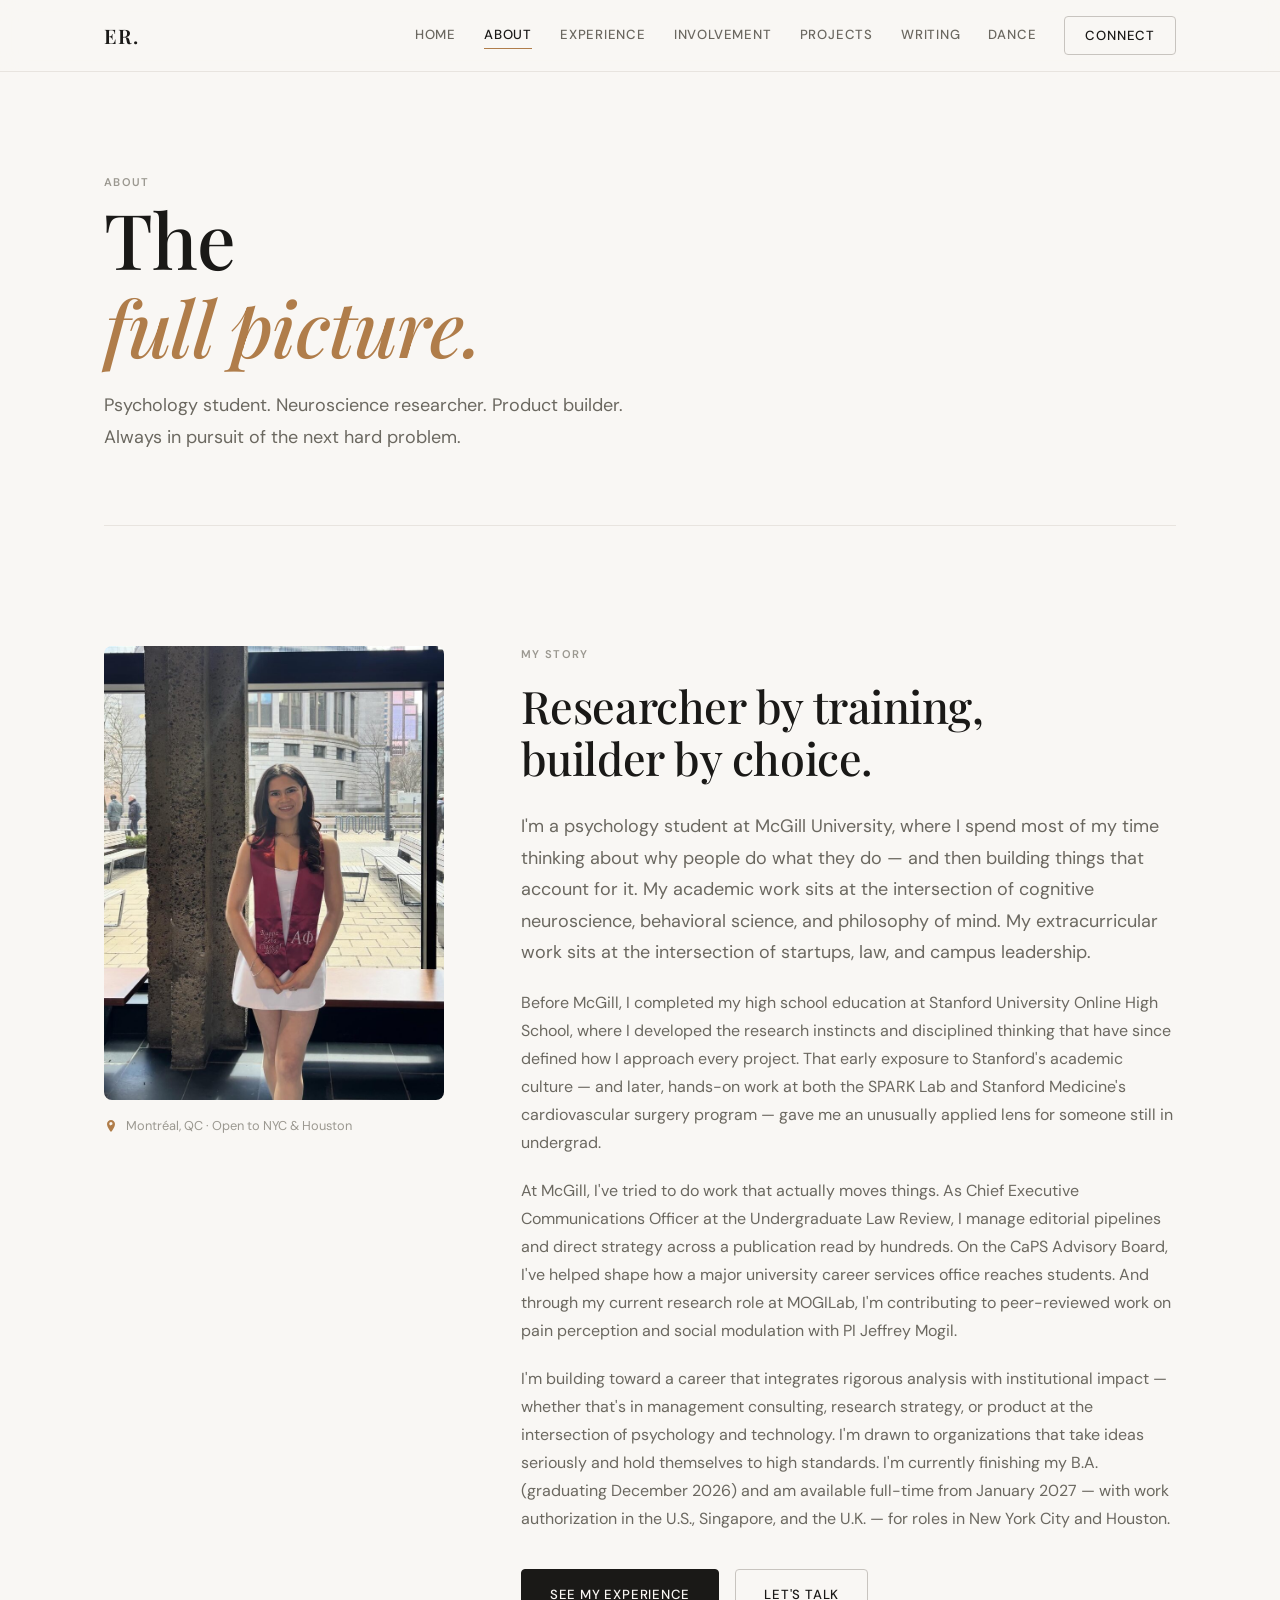
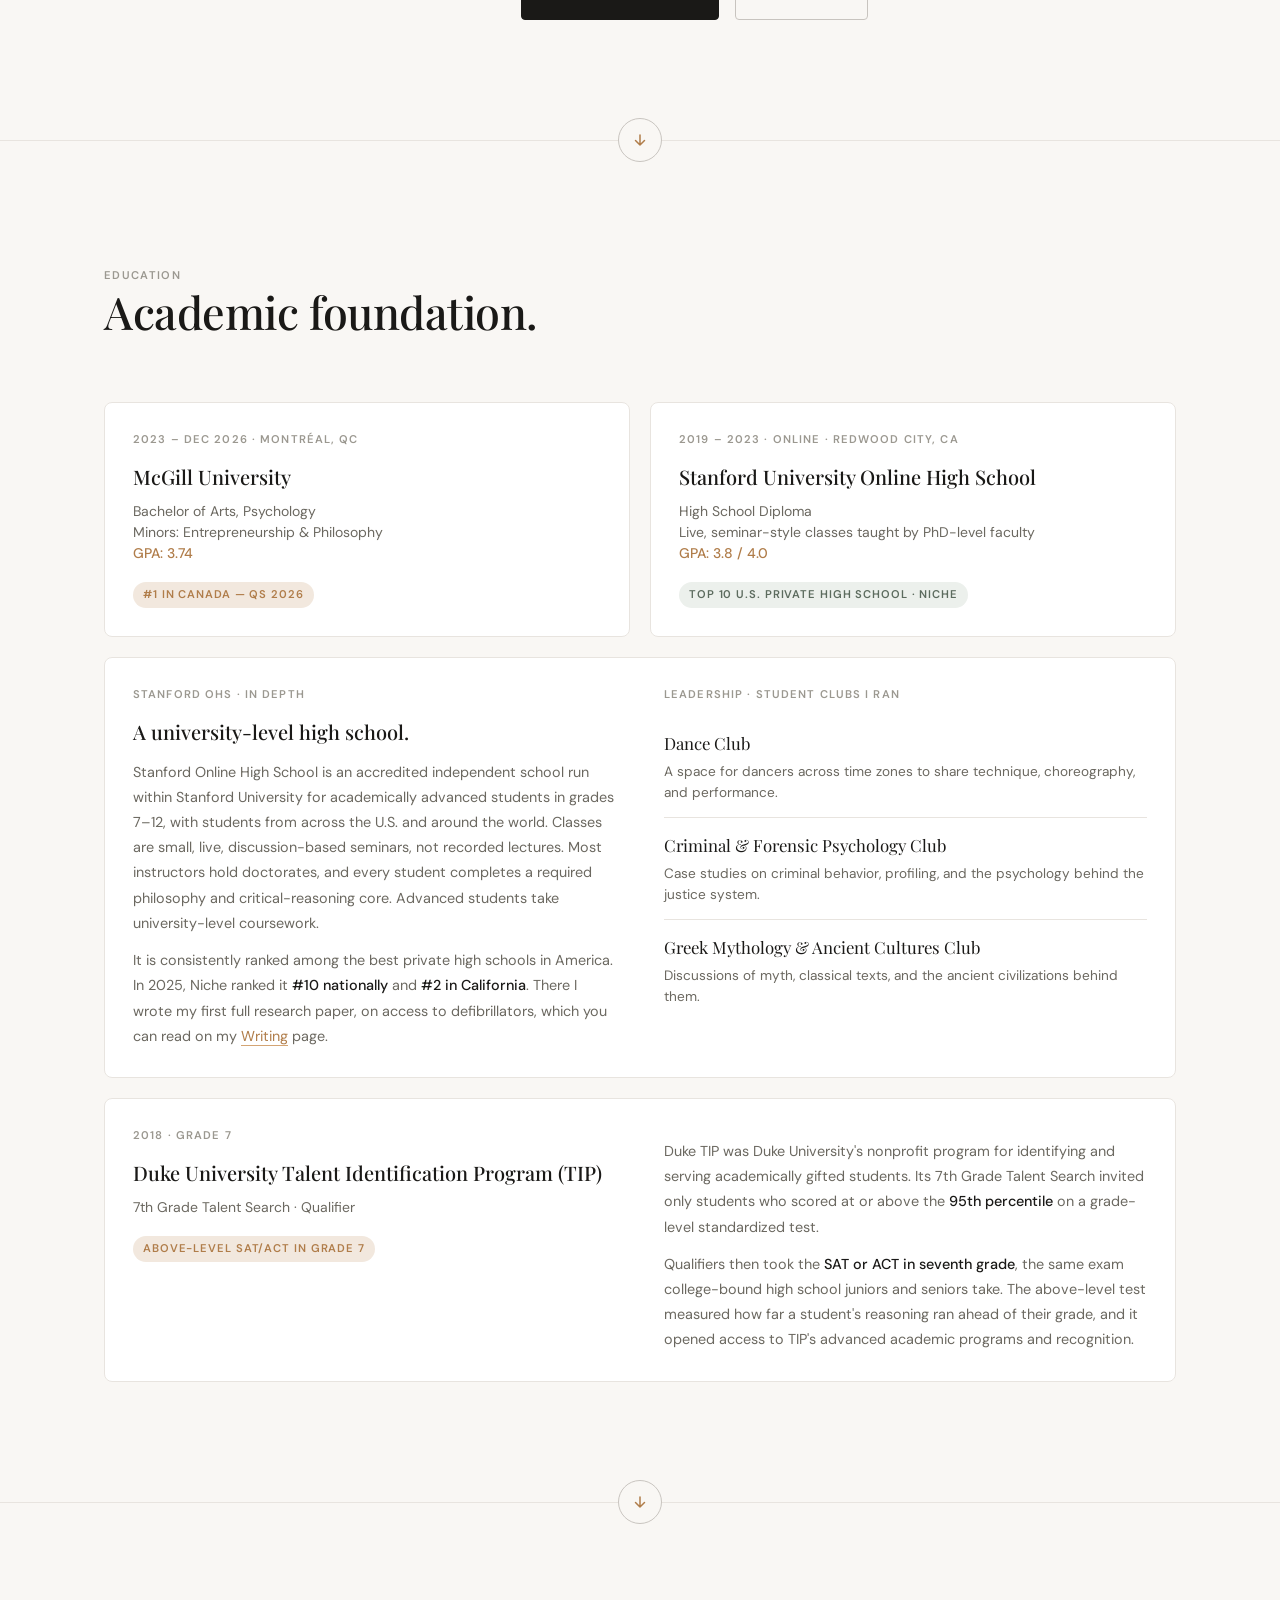
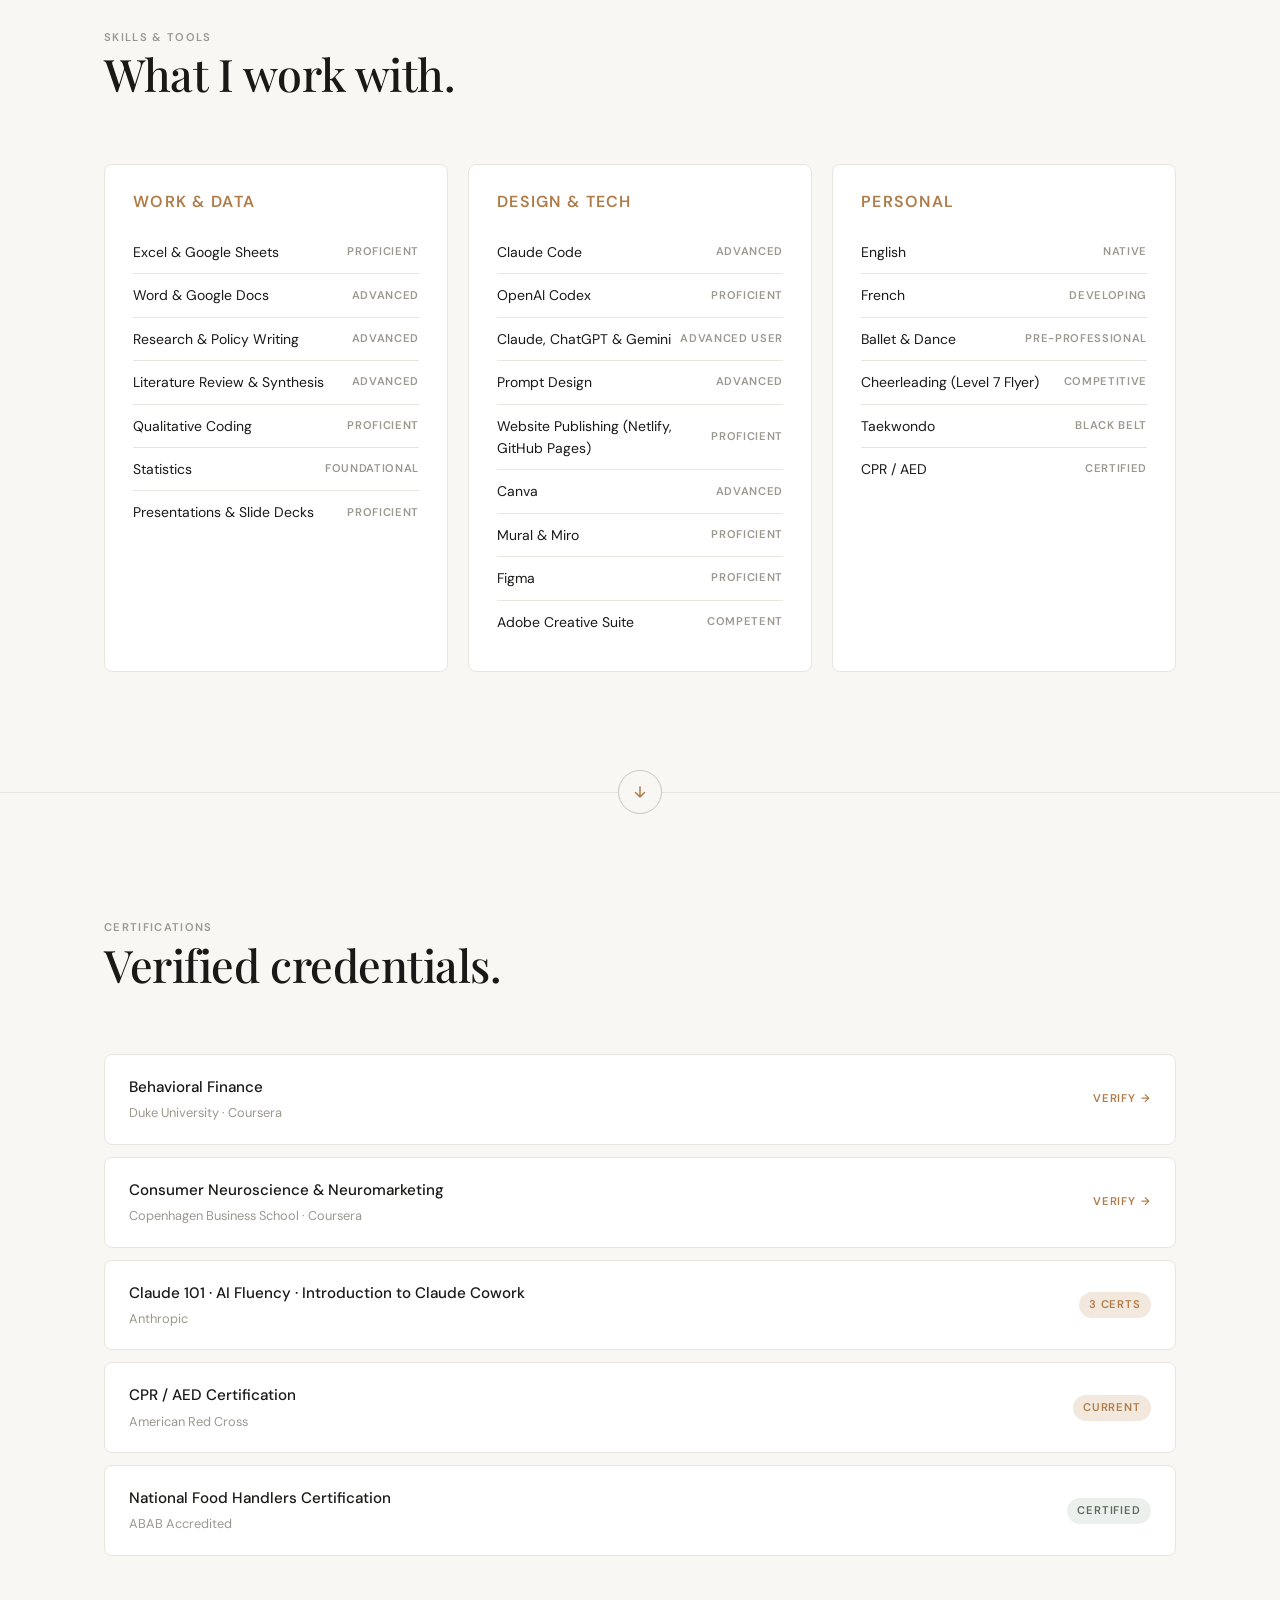
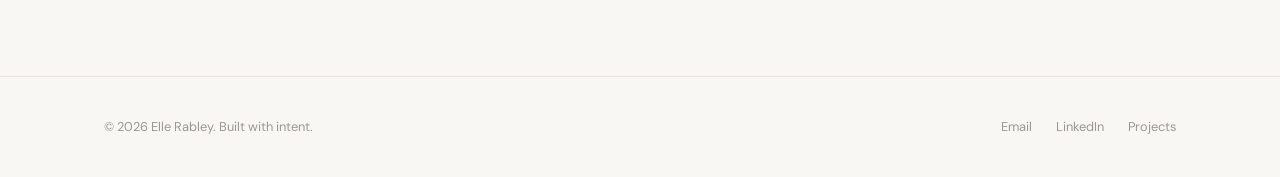
==== commit d3d7ea0c: "About: make skills accurate" ====
--- a/about/index.html
+++ b/about/index.html
@@ -424,52 +424,68 @@
           <div class="skills-column">
             <h4>Work &amp; Data</h4>
             <div class="skill-item">
-              <span class="skill-name">Statistical Analysis (R, SPSS)</span>
+              <span class="skill-name">Excel &amp; Google Sheets</span>
               <span class="skill-level">Proficient</span>
+            </div>
+            <div class="skill-item">
+              <span class="skill-name">Word &amp; Google Docs</span>
+              <span class="skill-level">Advanced</span>
+            </div>
+            <div class="skill-item">
+              <span class="skill-name">Research &amp; Policy Writing</span>
+              <span class="skill-level">Advanced</span>
+            </div>
+            <div class="skill-item">
+              <span class="skill-name">Literature Review &amp; Synthesis</span>
+              <span class="skill-level">Advanced</span>
             </div>
             <div class="skill-item">
               <span class="skill-name">Qualitative Coding</span>
               <span class="skill-level">Proficient</span>
             </div>
             <div class="skill-item">
-              <span class="skill-name">IRB Protocol Management</span>
-              <span class="skill-level">Experienced</span>
-            </div>
-            <div class="skill-item">
-              <span class="skill-name">Literature Review &amp; Synthesis</span>
-              <span class="skill-level">Advanced</span>
-            </div>
-            <div class="skill-item">
-              <span class="skill-name">Microsoft Office Suite</span>
-              <span class="skill-level">Advanced</span>
-            </div>
-            <div class="skill-item">
-              <span class="skill-name">Strategic Writing &amp; Communications</span>
-              <span class="skill-level">Advanced</span>
+              <span class="skill-name">Statistics</span>
+              <span class="skill-level">Foundational</span>
+            </div>
+            <div class="skill-item">
+              <span class="skill-name">Presentations &amp; Slide Decks</span>
+              <span class="skill-level">Proficient</span>
             </div>
           </div>
 
           <div class="skills-column">
             <h4>Design &amp; Tech</h4>
             <div class="skill-item">
+              <span class="skill-name">Claude Code</span>
+              <span class="skill-level">Advanced</span>
+            </div>
+            <div class="skill-item">
+              <span class="skill-name">OpenAI Codex</span>
+              <span class="skill-level">Proficient</span>
+            </div>
+            <div class="skill-item">
+              <span class="skill-name">Claude, ChatGPT &amp; Gemini</span>
+              <span class="skill-level">Advanced User</span>
+            </div>
+            <div class="skill-item">
+              <span class="skill-name">Prompt Design</span>
+              <span class="skill-level">Advanced</span>
+            </div>
+            <div class="skill-item">
+              <span class="skill-name">Website Publishing (Netlify, GitHub Pages)</span>
+              <span class="skill-level">Proficient</span>
+            </div>
+            <div class="skill-item">
+              <span class="skill-name">Canva</span>
+              <span class="skill-level">Advanced</span>
+            </div>
+            <div class="skill-item">
+              <span class="skill-name">Mural &amp; Miro</span>
+              <span class="skill-level">Proficient</span>
+            </div>
+            <div class="skill-item">
               <span class="skill-name">Figma</span>
               <span class="skill-level">Proficient</span>
-            </div>
-            <div class="skill-item">
-              <span class="skill-name">HTML / CSS / JS</span>
-              <span class="skill-level">Proficient</span>
-            </div>
-            <div class="skill-item">
-              <span class="skill-name">Next.js &amp; Supabase</span>
-              <span class="skill-level">Developing</span>
-            </div>
-            <div class="skill-item">
-              <span class="skill-name">Claude (Anthropic)</span>
-              <span class="skill-level">Advanced User</span>
-            </div>
-            <div class="skill-item">
-              <span class="skill-name">GPT-4 &amp; Gemini Pro</span>
-              <span class="skill-level">Advanced User</span>
             </div>
             <div class="skill-item">
               <span class="skill-name">Adobe Creative Suite</span>
--- a/assets/style.css
+++ b/assets/style.css
@@ -117,7 +117,7 @@
 .nav-links {
   display: flex;
   align-items: center;
-  gap: 36px;
+  gap: 28px;
 }
 
 .nav-link {
@@ -259,6 +259,42 @@
   height: 1px;
   background: var(--border);
   margin: 0;
+  position: relative;
+}
+
+/* Scroll cue sitting on each section divider */
+.divider-arrow {
+  position: absolute;
+  left: 50%;
+  top: 50%;
+  width: 44px;
+  height: 44px;
+  margin: -22px 0 0 -22px;
+  border-radius: 50%;
+  background: var(--bg);
+  border: 1px solid var(--border-dark);
+  color: var(--accent);
+  display: flex;
+  align-items: center;
+  justify-content: center;
+  animation: nudge 2.2s var(--ease) infinite;
+  transition: background 0.2s var(--ease), color 0.2s var(--ease), border-color 0.2s var(--ease);
+}
+.divider-arrow:hover,
+.divider-arrow:focus-visible {
+  background: var(--accent);
+  border-color: var(--accent);
+  color: var(--bg);
+  animation-play-state: paused;
+}
+/* Land the next section's heading just below the fixed nav */
+.divider + * { scroll-margin-top: calc(var(--nav-h) - var(--section-py) + 24px); }
+@keyframes nudge {
+  0%, 100% { transform: translateY(0); }
+  50%      { transform: translateY(5px); }
+}
+@media (prefers-reduced-motion: reduce) {
+  .divider-arrow { animation: none; }
 }
 
 /* === BADGE === */
@@ -371,9 +407,12 @@
 .weight-500  { font-weight: 500; }
 
 /* === RESPONSIVE === */
-@media (max-width: 768px) {
+@media (max-width: 1024px) {
   .nav-links { display: none; }
   .nav-toggle { display: flex; }
+}
+
+@media (max-width: 768px) {
 
   .footer-inner { flex-direction: column; align-items: flex-start; gap: 16px; }
 }
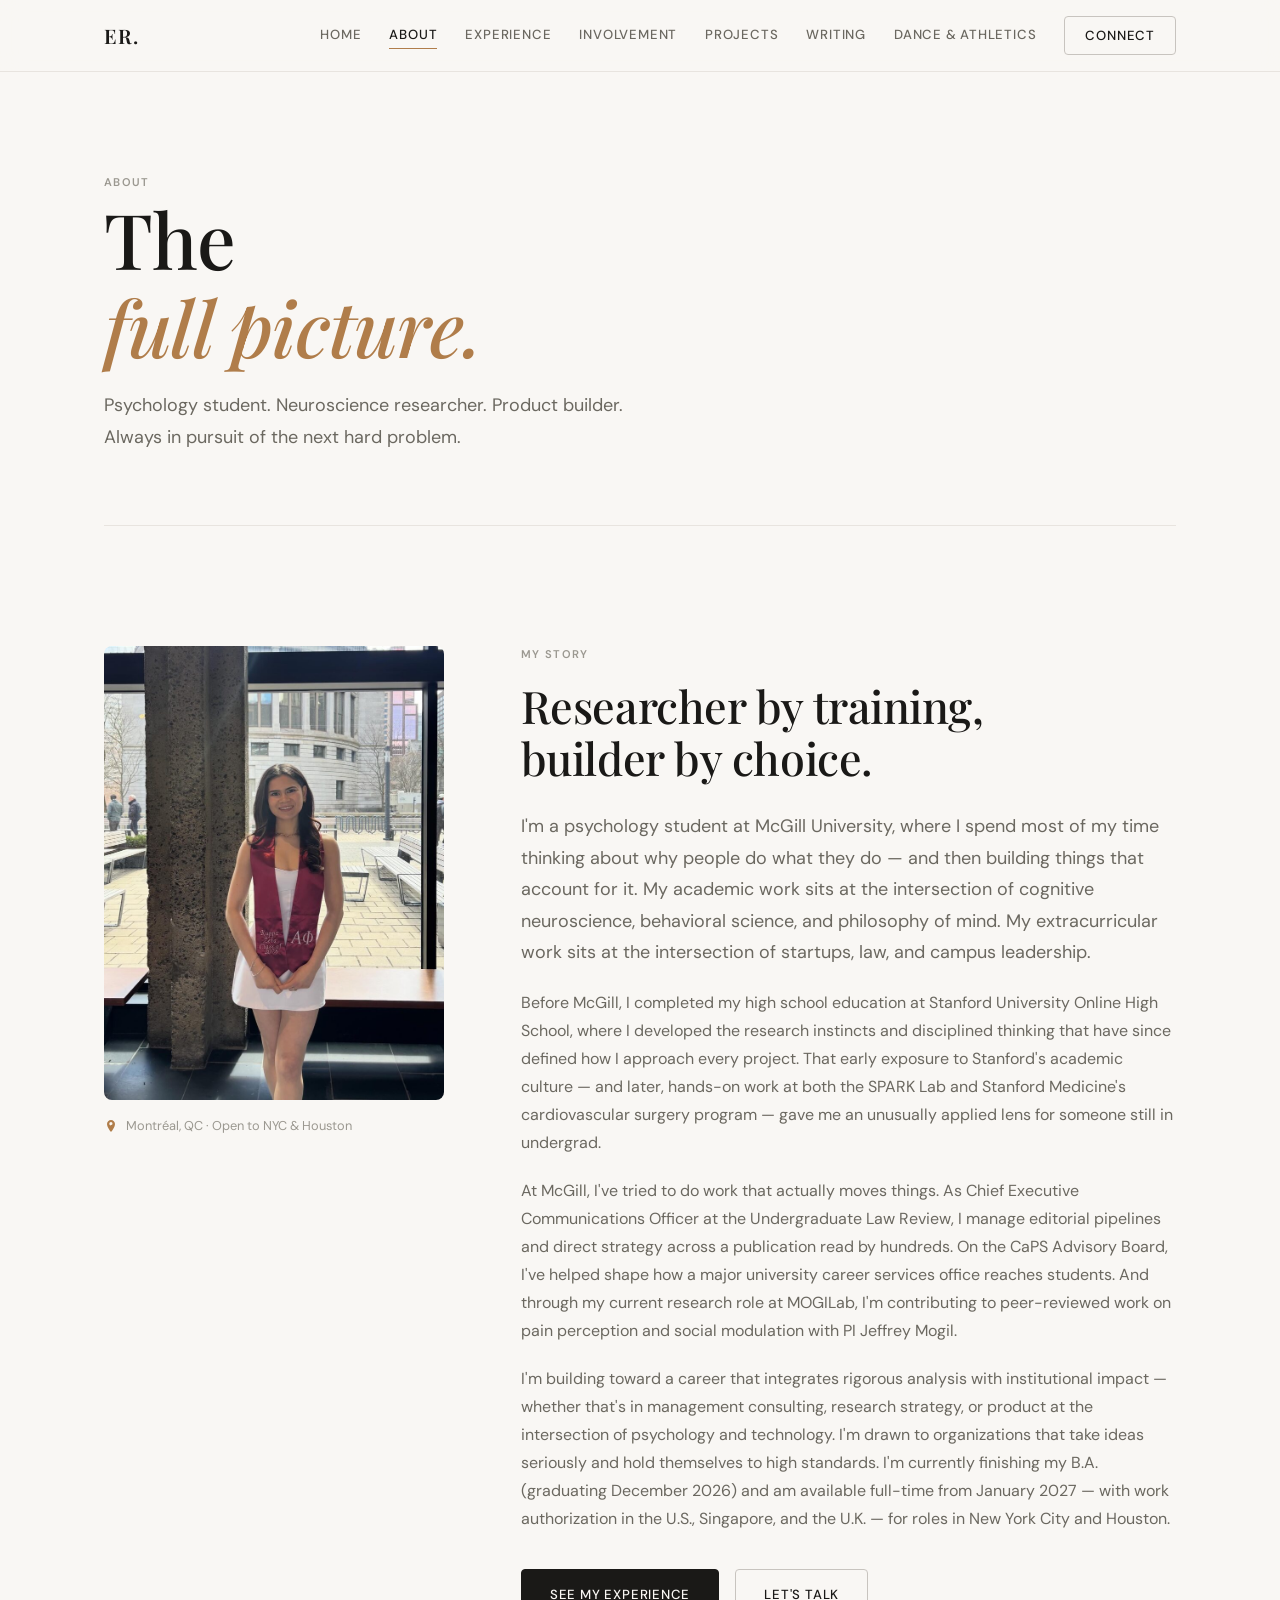
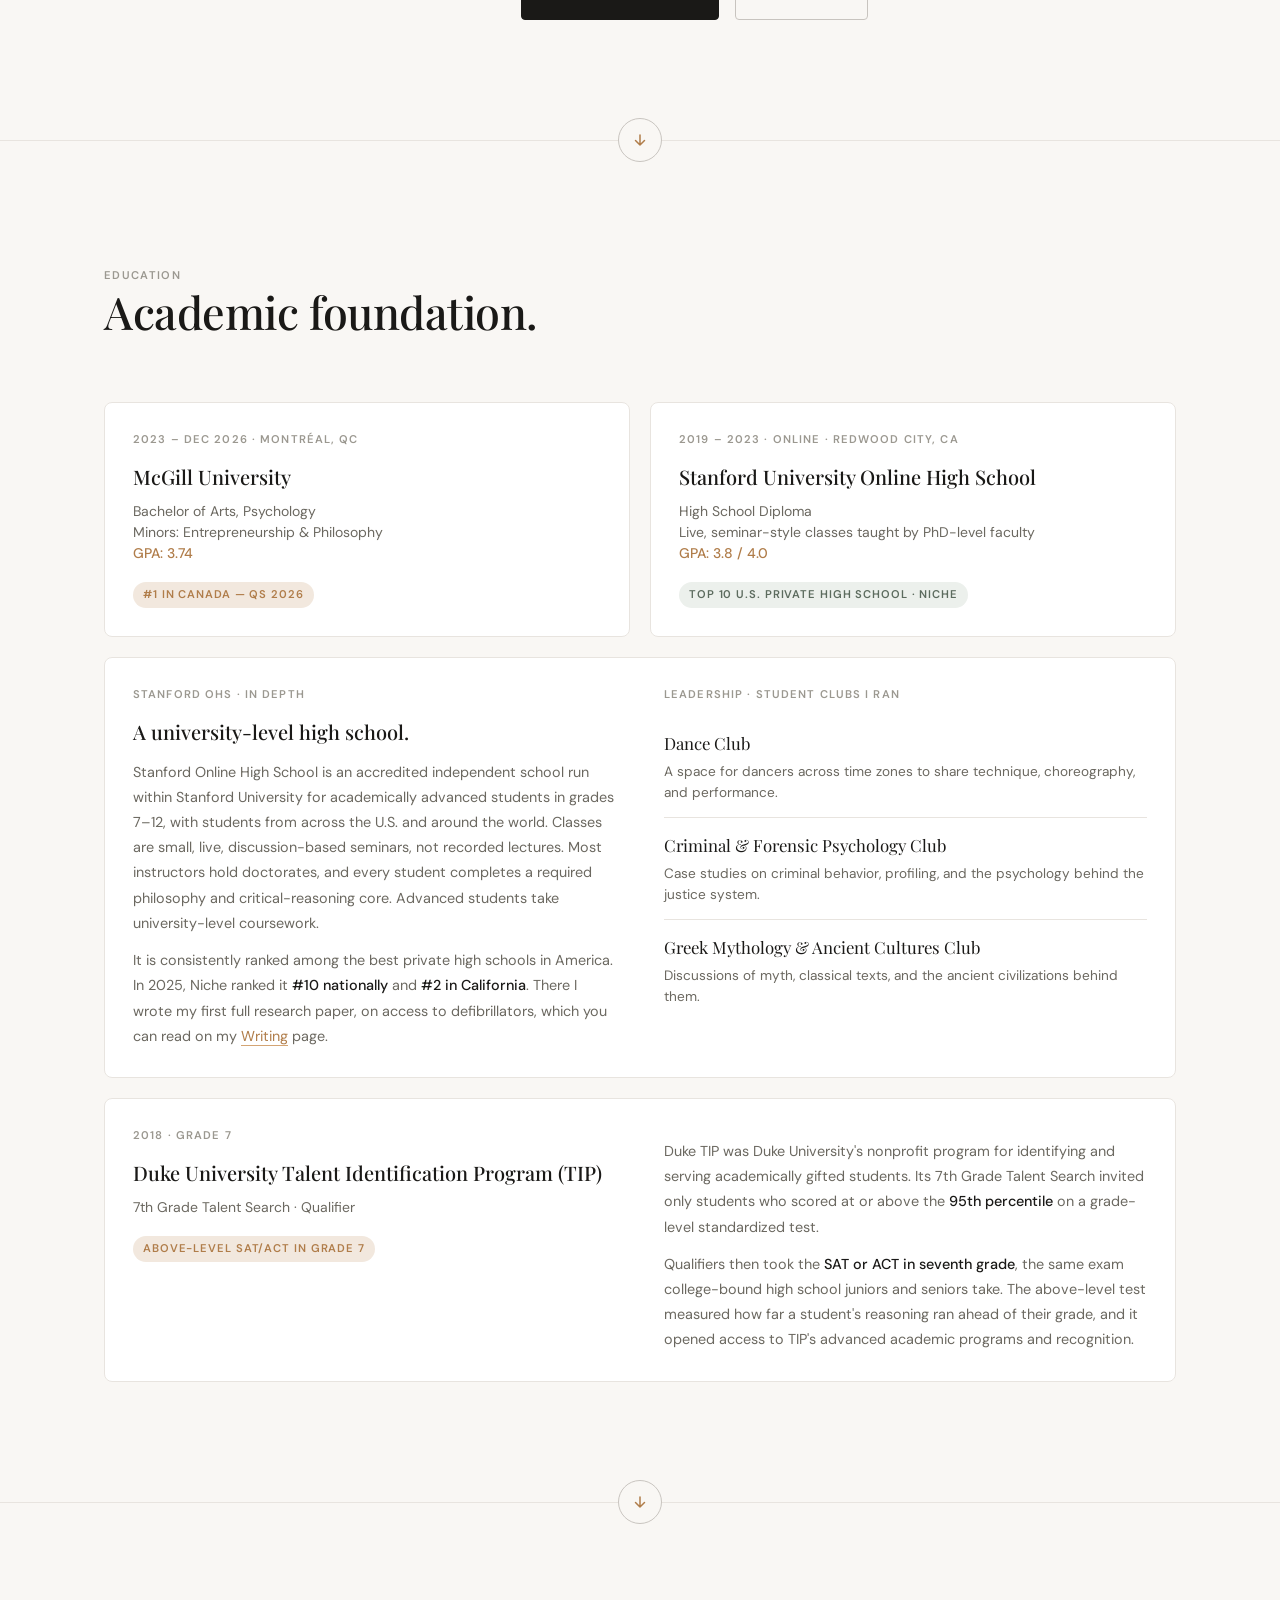
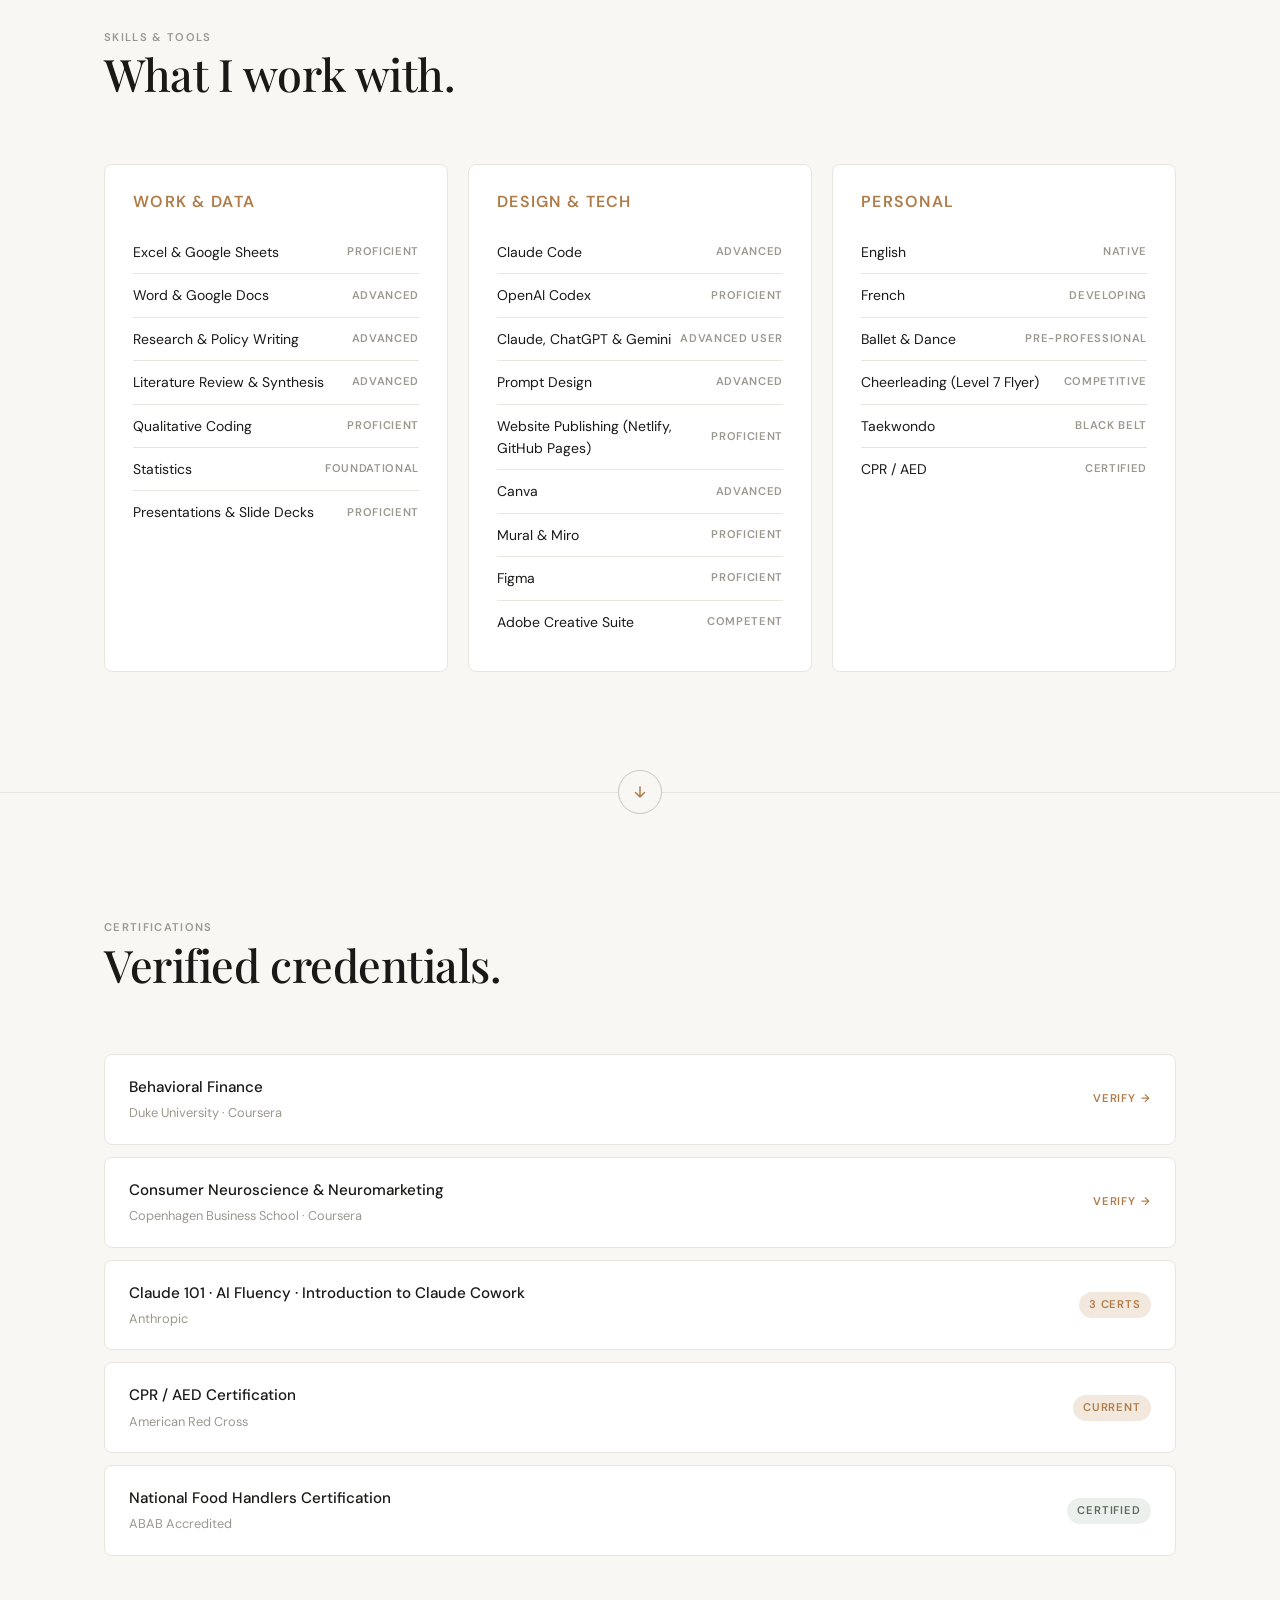
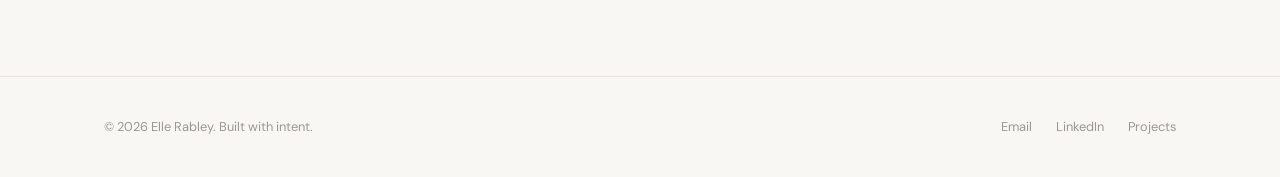
==== commit b55c91ed: "Rename nav tab to Dance & Athletics (about)" ====
--- a/about/index.html
+++ b/about/index.html
@@ -241,7 +241,7 @@
         <a href="../involvement/index.html"  class="nav-link">Involvement</a>
         <a href="../projects/index.html"     class="nav-link">Projects</a>
         <a href="../writing/index.html"     class="nav-link">Writing</a>
-        <a href="../dance/index.html"       class="nav-link">Dance</a>
+        <a href="../dance/index.html"       class="nav-link">Dance &amp; Athletics</a>
         <a href="../contact/index.html"      class="nav-link btn btn-outline" style="padding:8px 20px;">Connect</a>
       </div>
       <button class="nav-toggle" id="nav-toggle" aria-label="Menu">
@@ -256,7 +256,7 @@
     <a href="../involvement/index.html" class="nav-mobile-link">Involvement</a>
     <a href="../projects/index.html"    class="nav-mobile-link">Projects</a>
     <a href="../writing/index.html"    class="nav-mobile-link">Writing</a>
-    <a href="../dance/index.html"      class="nav-mobile-link">Dance</a>
+    <a href="../dance/index.html"      class="nav-mobile-link">Dance &amp; Athletics</a>
     <a href="../contact/index.html"     class="nav-mobile-link">Connect</a>
   </div>
 
